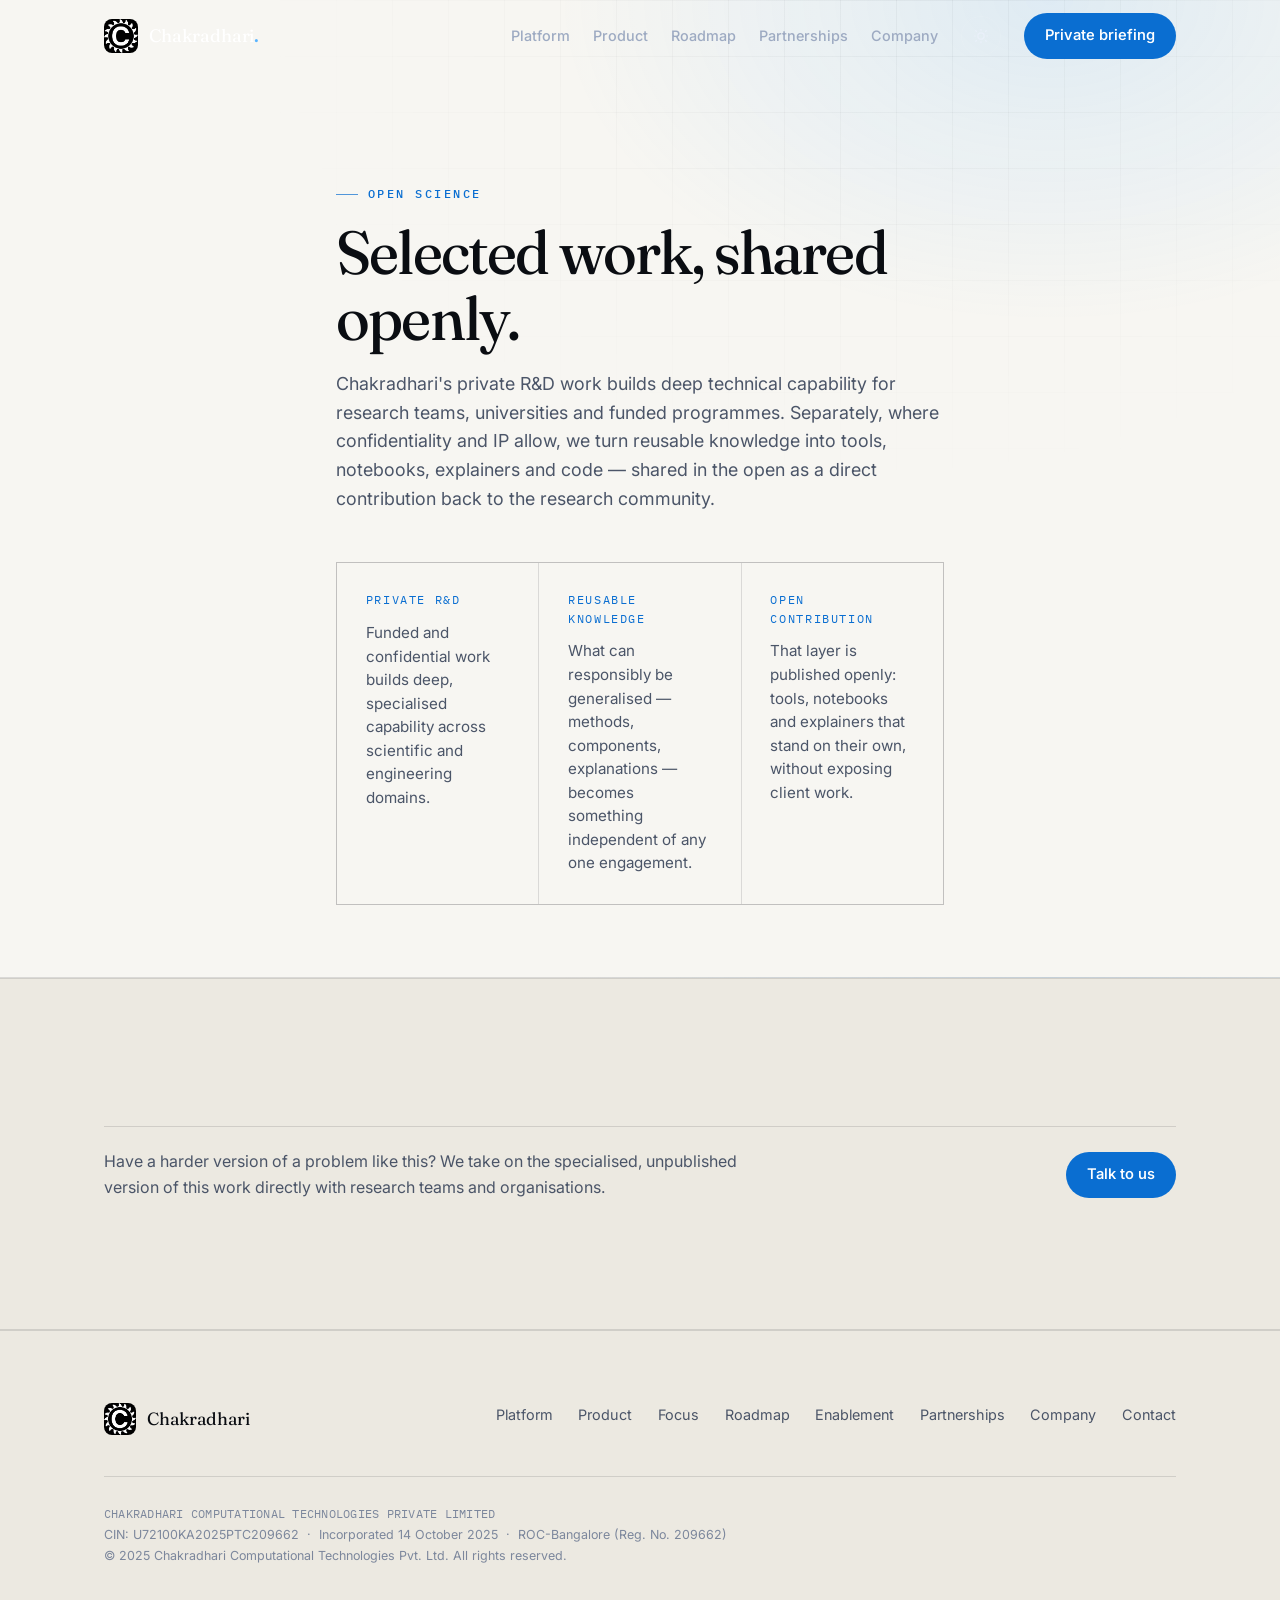
==== open-science/index.html @ 1af67204 "claude edit" ====
<!DOCTYPE html>
<html lang="en">
<head>
  <meta charset="UTF-8" />
  <meta name="viewport" content="width=device-width, initial-scale=1.0" />
  <meta name="description" content="Open Science from Chakradhari Computational Technologies — selected tools, notebooks and explainers shared openly, separate from private R&amp;D work." />
  <meta name="theme-color" content="#080B11" />
  <title>Open Science · Chakradhari Computational Technologies</title>
  <script>
    try {
      var storedTheme = localStorage.getItem('cctech-theme');
      var theme = storedTheme === 'light' || storedTheme === 'dark'
        ? storedTheme
        : (window.matchMedia && window.matchMedia('(prefers-color-scheme: light)').matches ? 'light' : 'dark');
      document.documentElement.setAttribute('data-theme', theme);
      var metaColor = document.querySelector('meta[name="theme-color"]');
      if (metaColor) metaColor.setAttribute('content', theme === 'light' ? '#F7F6F2' : '#080B11');
    } catch (_) {}
  </script>

  <link rel="preconnect" href="https://fonts.googleapis.com">
  <link rel="preconnect" href="https://fonts.gstatic.com" crossorigin>
  <link href="https://fonts.googleapis.com/css2?family=Fraunces:ital,opsz,wght@0,9..144,400..600;1,9..144,400..500&amp;family=Inter:wght@400;500;600;700;800&amp;family=IBM+Plex+Mono:wght@400;500&amp;display=swap" rel="stylesheet">

  <link rel="stylesheet" href="../css/tokens.css">
  <link rel="stylesheet" href="../css/base.css">
  <link rel="stylesheet" href="../css/layout.css">
  <link rel="stylesheet" href="../css/components/nav.css">
  <link rel="stylesheet" href="../css/components/buttons.css">
  <link rel="stylesheet" href="../css/components/cards.css">
  <link rel="stylesheet" href="../css/components/lightbox.css">
  <link rel="stylesheet" href="../css/motion.css">
  <link rel="stylesheet" href="../css/sections.css">
  <link rel="stylesheet" href="../css/pages/pages.css">

  <link rel="icon" type="image/gif" href="../assets/images/logo.gif">
</head>
<body>

  <!-- Header -->
  <header class="site-header">
    <div class="wrap header-inner">
      <a href="../" class="brand" aria-label="Chakradhari home">
        <img src="../assets/images/logo.gif" alt="Chakradhari logo" width="34" height="34" decoding="async" />
        <span class="brand-name">Chakradhari<b>.</b></span>
      </a>

      <nav class="nav" id="nav">
        <a href="../#explore" class="nav-link">Platform</a>
        <a href="../#open-lab" class="nav-link">Product</a>
        <a href="../#research" class="nav-link">Roadmap</a>
        <a href="../#work-with-us" class="nav-link">Partnerships</a>
        <a href="../#about" class="nav-link">Company</a>
        <button class="theme-toggle" type="button" aria-label="Switch to light theme" aria-pressed="false">
          <span class="sweep" aria-hidden="true"></span>
          <span class="icon-moon" aria-hidden="true">
            <svg viewBox="0 0 24 24" fill="none" stroke="currentColor" stroke-width="1.6"><path d="M20.5 14.5A8.5 8.5 0 1 1 9.5 3.5a7 7 0 0 0 11 11Z"/></svg>
          </span>
          <span class="icon-sun" aria-hidden="true">
            <svg viewBox="0 0 24 24" fill="none" stroke="currentColor" stroke-width="1.6"><circle cx="12" cy="12" r="4.2"/><path d="M12 2.5v2.4M12 19.1v2.4M4.6 4.6l1.7 1.7M17.7 17.7l1.7 1.7M2.5 12h2.4M19.1 12h2.4M4.6 19.4l1.7-1.7M17.7 6.3l1.7-1.7"/></svg>
          </span>
        </button>
        <a href="../#contact" class="btn btn-primary">Private briefing</a>
      </nav>

      <button class="menu-toggle" aria-label="Toggle menu" aria-expanded="false">
        <span></span><span></span><span></span>
      </button>
    </div>
  </header>

  <main id="top">

    <!-- ============ PAGE HERO ============ -->
    <section class="page-hero">
      <div class="wrap">
        <span class="eyebrow" data-reveal>Open Science</span>
        <h1 data-reveal>Selected work, shared openly.</h1>
        <p class="lead" data-reveal>
          Chakradhari's private R&amp;D work builds deep technical capability for research
          teams, universities and funded programmes. Separately, where confidentiality and
          IP allow, we turn reusable knowledge into tools, notebooks, explainers and code —
          shared in the open as a direct contribution back to the research community.
        </p>

        <div class="page-philosophy" data-reveal-stagger>
          <article>
            <span>Private R&amp;D</span>
            <p>Funded and confidential work builds deep, specialised capability across scientific and engineering domains.</p>
          </article>
          <article>
            <span>Reusable knowledge</span>
            <p>What can responsibly be generalised — methods, components, explanations — becomes something independent of any one engagement.</p>
          </article>
          <article>
            <span>Open contribution</span>
            <p>That layer is published openly: tools, notebooks and explainers that stand on their own, without exposing client work.</p>
          </article>
        </div>
      </div>
    </section>

    <!-- ============ TOOLS ============ -->
    <section class="band" id="os-tools">
      <div class="wrap section-head" data-reveal>
        <span class="eyebrow">Tools &amp; notebooks</span>
        <h2>Open-source scientific computing components.</h2>
        <p>Reusable code, notebooks and datasets released under permissive licenses where appropriate.</p>
      </div>
      <div class="wrap">
        <div class="tool-grid" id="os-tools-grid" data-reveal-stagger></div>
      </div>
    </section>

    <!-- ============ CHANNELS ============ -->
    <section class="band courses-band" id="os-channels">
      <div class="wrap section-head" data-reveal>
        <span class="eyebrow">Science communication</span>
        <h2>Explanations, walkthroughs and demonstrations.</h2>
        <p>Compute Stories and future domain-specific channels — video as another window into the same work as the code.</p>
      </div>
      <div class="wrap">
        <div class="channel-media-grid" id="os-channels-grid" data-reveal-stagger></div>
      </div>
    </section>

    <!-- ============ CTA ============ -->
    <section class="band consulting-band">
      <div class="wrap">
        <div class="consulting-cta" data-reveal>
          <p>Have a harder version of a problem like this? We take on the specialised, unpublished version of this work directly with research teams and organisations.</p>
          <a href="../#contact" class="btn btn-primary">Talk to us</a>
        </div>
      </div>
    </section>

  </main>

  <!-- ============ FOOTER ============ -->
  <footer class="site-footer">
    <div class="wrap">
      <div class="footer-top">
        <a href="../" class="footer-brand">
          <img src="../assets/images/logo.gif" alt="Chakradhari logo" width="32" height="32" loading="lazy" decoding="async" />
          <span>Chakradhari</span>
        </a>
        <nav class="footer-nav">
          <a href="../#explore">Platform</a>
          <a href="../#open-lab">Product</a>
          <a href="../#scientific-worlds">Focus</a>
          <a href="../#research">Roadmap</a>
          <a href="../#learn">Enablement</a>
          <a href="../#work-with-us">Partnerships</a>
          <a href="../#about">Company</a>
          <a href="../#contact">Contact</a>
        </nav>
      </div>
      <div class="footer-legal">
        <span class="cin">CHAKRADHARI COMPUTATIONAL TECHNOLOGIES PRIVATE LIMITED</span><br>
        CIN: U72100KA2025PTC209662 &nbsp;·&nbsp; Incorporated 14 October 2025 &nbsp;·&nbsp; ROC-Bangalore (Reg. No. 209662)<br>
        © 2025 Chakradhari Computational Technologies Pvt. Ltd. All rights reserved.
      </div>
    </div>
  </footer>

  <script type="module" src="../js/pages/open-science.js"></script>
</body>
</html>
---- css/tokens.css ----
/* =========================================================
   Chakradhari — Design tokens
   Dark is the signature/default surface. Light is a distinct
   "laboratory notebook" palette, not an inversion.
   Resolution order: localStorage choice > OS preference > dark.
   See js/core/theme.js for the runtime switch, and the inline
   <head> script in index.html for the pre-paint init.
   ========================================================= */

@layer tokens {

  :root {
    /* Surfaces (black) */
    --bg:        #080B11;
    --bg-2:      #0B111A;
    --bg-3:      #0F1826;
    --field:     #0E1622;
    --field-2:   #121D2C;
    --night:     #05080D;

    /* Text (white) */
    --text:      #EAF0FA;
    --text-soft: #9DAAC2;
    --text-faint:#5E6B84;
    --white:     #FFFFFF;

    /* Blue accent */
    --blue:       #2E9BFF;
    --blue-bright:#5AB4FF;
    --blue-deep:  #0A6ED1;
    --blue-dim:   #1B4E7A;

    /* Secondary accent, used sparingly in scientific markers */
    --leaf:       #35C48A;
    --leaf-bright:#57E0A6;

    /* Lines & glows */
    --line:       rgba(255,255,255,0.09);
    --line-soft:  rgba(255,255,255,0.05);
    --line-blue:  rgba(46,155,255,0.28);
    --glow-blue:  rgba(46,155,255,0.20);

    /* Elevated surfaces (cards floating over field) */
    --card-shadow: 0 30px 60px -34px rgba(0,0,0,.8);

    /* Type */
    --serif: "Fraunces", Georgia, "Times New Roman", serif;
    --sans:  "Inter", system-ui, -apple-system, "Segoe UI", sans-serif;
    --mono:  "IBM Plex Mono", ui-monospace, "SFMono-Regular", Menlo, monospace;

    /* Rhythm */
    --maxw: 1200px;
    --gutter: clamp(1.25rem, 5vw, 4rem);
    --radius: 8px;
    --radius-lg: 8px;

    --ease: cubic-bezier(0.22, 1, 0.36, 1);
    --ease-spring: cubic-bezier(0.34, 1.56, 0.64, 1);
    --theme-transition: 0.5s var(--ease);

    /* Hero / intro — intentionally NOT theme-reactive.
       The hero stage and preloader keep the exact values the
       protected opening experience already renders in dark mode,
       in both themes, so the opening sequence never changes. */
    --hero-bg-1: #080B11;
    --hero-bg-2: #0A0F18;
    --hero-bg-3: #070A10;
    --hero-edge-a:  #2E9BFF;
    --hero-edge-b:  #57E0A6;
    --hero-node-white:  #EAF0FA;
    --hero-node-leaf:   #57E0A6;
    --hero-node-blue:   #2E9BFF;
    --hero-node-blue-bright: #5AB4FF;
    --hero-edge-line: #3a4a63;
    --hero-particle-blue: 90,180,255;
    --hero-particle-white: 234,240,250;
    --hero-line: rgba(255,255,255,0.09);
    --hero-line-blue: rgba(46,155,255,0.28);
    --hero-blue: #2E9BFF;
    --hero-blue-bright: #5AB4FF;
    --hero-white: #FFFFFF;
    --hero-header-text: #EAF0FA;
    --hero-header-text-soft: #9DAAC2;
    --hero-header-white: #FFFFFF;
  }

  /* ---------- Light theme: "laboratory notebook", not an inversion ---------- */
  :root[data-theme="light"] {
    --bg:        #F7F6F2;
    --bg-2:      #F1EFE9;
    --bg-3:      #EAE7DE;
    --field:     #FFFFFF;
    --field-2:   #F4F2EC;
    --night:     #ECE9E1;

    --text:      #12161F;
    --text-soft: #4B5568;
    --text-faint:#7C879C;
    --white:     #0A0D12;

    --blue:       #0A6ED1;
    --blue-bright:#0868C4;
    --blue-deep:  #084F97;
    --blue-dim:   #B9D6F2;

    --leaf:       #1D8F63;
    --leaf-bright:#177A54;

    --line:       rgba(10,14,20,0.12);
    --line-soft:  rgba(10,14,20,0.07);
    --line-blue:  rgba(10,110,209,0.30);
    --glow-blue:  rgba(10,110,209,0.14);

    --card-shadow: 0 24px 48px -30px rgba(20,30,45,.22);
  }

  @media (prefers-color-scheme: light) {
    :root:not([data-theme="dark"]) {
      --bg:        #F7F6F2;
      --bg-2:      #F1EFE9;
      --bg-3:      #EAE7DE;
      --field:     #FFFFFF;
      --field-2:   #F4F2EC;
      --night:     #ECE9E1;

      --text:      #12161F;
      --text-soft: #4B5568;
      --text-faint:#7C879C;
      --white:     #0A0D12;

      --blue:       #0A6ED1;
      --blue-bright:#0868C4;
      --blue-deep:  #084F97;
      --blue-dim:   #B9D6F2;

      --leaf:       #1D8F63;
      --leaf-bright:#177A54;

      --line:       rgba(10,14,20,0.12);
      --line-soft:  rgba(10,14,20,0.07);
      --line-blue:  rgba(10,110,209,0.30);
      --glow-blue:  rgba(10,110,209,0.14);

      --card-shadow: 0 24px 48px -30px rgba(20,30,45,.22);
    }
  }

  /* Cross-fade surfaces/text when the theme switches (not on first paint).
     Scoped to structural surfaces rather than a universal [class] selector
     so it never fights per-component hover/tilt transitions. */
  html.theme-ready :is(body, .site-header, section, .wrap, .band,
    .channel-card, .cap, .focus-card, .t-card, .pub-card, .contact-card,
    .toolbox-panel, .pillar-strip article, .work-principles span,
    .lab-toolbar span, .lab-toolbar button, .data-chip, .status,
    .content-badge, .resource-links span, h1, h2, h3, h4, p, a, .btn) {
    transition: background-color var(--theme-transition), border-color var(--theme-transition),
      color var(--theme-transition), box-shadow var(--theme-transition), fill var(--theme-transition);
  }
  @media (prefers-reduced-motion: reduce) {
    html.theme-ready * { transition: none !important; }
  }
}
---- css/base.css ----
/* =========================================================
   Chakradhari — Reset & base element styles
   ========================================================= */
@layer base {

  *, *::before, *::after { box-sizing: border-box; }
  * { margin: 0; padding: 0; }

  html {
    -webkit-text-size-adjust: 100%;
    scroll-behavior: smooth;
  }
  @media (prefers-reduced-motion: reduce) {
    html { scroll-behavior: auto; }
  }

  body {
    font-family: var(--sans);
    background: var(--bg);
    color: var(--text);
    line-height: 1.6;
    font-size: 17px;
    -webkit-font-smoothing: antialiased;
    -moz-osx-font-smoothing: grayscale;
    text-rendering: optimizeLegibility;
    overflow-x: hidden;
  }

  img, svg, video, canvas { display: block; max-width: 100%; }
  a { color: inherit; text-decoration: none; }
  button { font: inherit; cursor: pointer; border: none; background: none; color: inherit; }

  h1, h2, h3, h4 {
    font-family: var(--serif);
    font-weight: 460;
    line-height: 1.08;
    letter-spacing: -0.02em;
    color: var(--white);
    font-optical-sizing: auto;
  }

  ::selection { background: var(--blue); color: var(--white); }
  :focus-visible { outline: 2px solid var(--blue); outline-offset: 3px; border-radius: 4px; }

  .sr-only {
    position: absolute; width: 1px; height: 1px;
    padding: 0; margin: -1px; overflow: hidden;
    clip: rect(0,0,0,0); white-space: nowrap; border: 0;
  }

  @media (prefers-reduced-motion: reduce) {
    *, *::before, *::after {
      animation-duration: 0.01ms !important;
      animation-iteration-count: 1 !important;
      transition-duration: 0.01ms !important;
    }
  }
}
---- css/layout.css ----
/* =========================================================
   Chakradhari — Layout scaffolding
   ========================================================= */
@layer layout {

  .wrap { width: 100%; max-width: var(--maxw); margin-inline: auto; padding-inline: var(--gutter); }

  .eyebrow {
    font-family: var(--mono);
    font-size: 0.72rem;
    letter-spacing: 0.22em;
    text-transform: uppercase;
    color: var(--blue);
    font-weight: 500;
    display: inline-flex;
    align-items: center;
    gap: 0.6rem;
  }
  .eyebrow::before {
    content: "";
    width: 22px; height: 1px;
    background: var(--blue);
    opacity: 0.7;
  }

  section.band { padding: clamp(4.5rem, 10vw, 8rem) 0; position: relative; }
  .section-head { max-width: 46rem; margin-bottom: clamp(2.5rem, 5vw, 4rem); }
  .section-head h2 {
    font-size: clamp(2rem, 4vw, 3.2rem);
    margin-top: 1rem;
    letter-spacing: -0.025em;
    color: var(--white);
  }
  .section-head p {
    margin-top: 1.2rem;
    font-size: 1.12rem;
    color: var(--text-soft);
    max-width: 40rem;
  }
}
---- css/components/nav.css ----
/* =========================================================
   Chakradhari — Header, navigation, mobile menu, theme toggle
   The header sits transparently over the (always-dark) hero until
   scrolled, so its default text colors are hardcoded dark-safe
   values (--hdr-*). Once .scrolled — meaning the header now sits
   over themed page content, not the hero — it switches to the
   real theme tokens. This is what keeps nav text legible in light
   mode without touching the protected hero itself.
   ========================================================= */
@layer components {

  .site-header {
    position: fixed;
    top: 0; left: 0; right: 0;
    z-index: 100;
    transition: background .4s var(--ease), border-color .4s var(--ease), backdrop-filter .4s;
    border-bottom: 1px solid transparent;

    --hdr-text: #EAF0FA;
    --hdr-text-soft: #9DAAC2;
    --hdr-white: #FFFFFF;
    --hdr-line: rgba(255,255,255,0.09);
  }
  .site-header.scrolled {
    background: color-mix(in srgb, var(--bg) 78%, transparent);
    backdrop-filter: blur(16px) saturate(1.2);
    border-bottom: 1px solid var(--line);

    --hdr-text: var(--text);
    --hdr-text-soft: var(--text-soft);
    --hdr-white: var(--white);
    --hdr-line: var(--line);
  }
  .header-inner {
    display: flex;
    align-items: center;
    justify-content: space-between;
    height: 72px;
  }
  .brand { display: inline-flex; align-items: center; gap: 0.7rem; }
  .brand img { width: 34px; height: 34px; border-radius: 8px; }
  .brand .brand-name {
    font-family: var(--serif);
    font-size: 1.12rem;
    letter-spacing: -0.01em;
    color: var(--hdr-white);
  }
  .brand .brand-name b { font-weight: 560; color: #5AB4FF; }

  .nav { display: flex; align-items: center; gap: clamp(1rem, 1.8vw, 1.6rem); }
  .nav a.nav-link {
    font-size: 0.9rem;
    color: var(--hdr-text-soft);
    font-weight: 500;
    position: relative;
    transition: color .25s;
  }
  .nav a.nav-link::after {
    content: "";
    position: absolute; left: 0; bottom: -5px;
    width: 0; height: 1.5px;
    background: var(--blue);
    transition: width .3s var(--ease);
  }
  .nav a.nav-link:hover,
  .nav a.nav-link.active { color: var(--hdr-white); }
  .nav a.nav-link:hover::after,
  .nav a.nav-link.active::after { width: 100%; }

  /* ---------- Theme toggle ---------- */
  .theme-toggle {
    position: relative;
    width: 40px; height: 40px;
    display: inline-grid;
    place-items: center;
    border-radius: 999px;
    border: 1px solid var(--hdr-line);
    color: var(--hdr-text);
    transition: border-color .25s, color .25s, transform .3s var(--ease);
    flex: 0 0 auto;
  }
  .theme-toggle:hover { border-color: var(--blue); color: var(--hdr-white); transform: translateY(-2px); }
  .theme-toggle svg { width: 18px; height: 18px; }
  .theme-toggle .icon-sun, .theme-toggle .icon-moon {
    position: absolute; inset: 0; display: grid; place-items: center;
    transition: opacity .4s var(--ease), transform .5s var(--ease);
  }
  .theme-toggle .icon-sun { opacity: 0; transform: rotate(-90deg) scale(.4); }
  .theme-toggle .icon-moon { opacity: 1; transform: rotate(0) scale(1); }
  @media (prefers-color-scheme: light) {
    :root:not([data-theme="dark"]) .theme-toggle .icon-sun { opacity: 1; transform: rotate(0) scale(1); }
    :root:not([data-theme="dark"]) .theme-toggle .icon-moon { opacity: 0; transform: rotate(90deg) scale(.4); }
  }
  :root[data-theme="light"] .theme-toggle .icon-sun { opacity: 1; transform: rotate(0) scale(1); }
  :root[data-theme="light"] .theme-toggle .icon-moon { opacity: 0; transform: rotate(90deg) scale(.4); }
  .theme-toggle .sweep {
    position: absolute; inset: -1px;
    border-radius: 999px;
    border: 1px solid var(--blue);
    opacity: 0;
    transform: scale(0.6);
  }
  .theme-toggle.is-switching .sweep {
    animation: themeSweep .6s var(--ease);
  }
  @keyframes themeSweep {
    0% { opacity: .9; transform: scale(0.6); }
    70% { opacity: .25; transform: scale(1.35); }
    100% { opacity: 0; transform: scale(1.6); }
  }
  @media (prefers-reduced-motion: reduce) {
    .theme-toggle .sweep { animation: none !important; }
  }

  .menu-toggle { display: none; width: 40px; height: 40px; position: relative; }
  .menu-toggle span {
    position: absolute; left: 9px; right: 9px; height: 2px;
    background: var(--hdr-text); border-radius: 2px; transition: .3s var(--ease);
  }
  .menu-toggle span:nth-child(1) { top: 14px; }
  .menu-toggle span:nth-child(2) { top: 20px; }
  .menu-toggle span:nth-child(3) { top: 26px; }
  body.menu-open .menu-toggle span:nth-child(1) { top: 20px; transform: rotate(45deg); }
  body.menu-open .menu-toggle span:nth-child(2) { opacity: 0; }
  body.menu-open .menu-toggle span:nth-child(3) { top: 20px; transform: rotate(-45deg); }

  @media (max-width: 720px) {
    .nav { display: none; }
    .menu-toggle { display: block; }
    body.menu-open .nav {
      display: flex;
      position: fixed;
      inset: 72px 0 auto 0;
      flex-direction: column;
      align-items: flex-start;
      gap: 1.4rem;
      padding: 2rem var(--gutter) 2.4rem;
      background: var(--bg);
      border-bottom: 1px solid var(--line);
      box-shadow: 0 24px 40px -30px rgba(0,0,0,.7);
    }
    /* The open dropdown is an opaque panel on the real page background,
       never the hero, so it always uses live theme tokens regardless
       of scroll position. */
    body.menu-open .nav a.nav-link { font-size: 1.15rem; color: var(--text-soft); }
    body.menu-open .nav a.nav-link:hover,
    body.menu-open .nav a.nav-link.active { color: var(--white); }
    body.menu-open .nav .btn-primary { color: #fff; }
    body.menu-open .nav .theme-toggle { color: var(--text); border-color: var(--line); }
  }
}
---- css/components/buttons.css ----
/* =========================================================
   Chakradhari — Buttons
   Theme-token driven, safe on any themed surface. The one
   exception is .btn-ghost inside .hero, which needs hardcoded
   hero-safe colors — see the override at the bottom of
   css/components/hero.css, since .hero never reflects the
   active site theme.
   ========================================================= */
@layer components {

  .btn {
    display: inline-flex;
    align-items: center;
    gap: 0.5rem;
    font-weight: 550;
    font-size: 0.92rem;
    padding: 0.7rem 1.3rem;
    border-radius: 999px;
    transition: transform .2s var(--ease), background .25s, color .25s, box-shadow .3s, border-color .25s;
    white-space: nowrap;
  }
  .btn-primary { background: var(--blue); color: #fff; }
  .btn-primary:hover { background: var(--blue-bright); transform: translateY(-2px); box-shadow: 0 14px 30px -12px var(--glow-blue); }
  .btn-ghost { border: 1px solid var(--line); color: var(--text); }
  .btn-ghost:hover { border-color: var(--blue); color: var(--white); transform: translateY(-2px); }
}
---- css/components/cards.css ----
/* =========================================================
   Chakradhari — Card system
   channel-card, cap, focus-card, t-card, pub-card share a common
   visual grammar (line border, field gradient, hover lift) plus
   chips/tags/filter pills. [data-tilt] hosts get the pointer-
   reactive tilt from js/core/pointer-cards.js.
   ========================================================= */
@layer components {

  [data-tilt] {
    transform-style: preserve-3d;
    will-change: transform;
    transition: transform .5s var(--ease-spring), border-color .35s, box-shadow .35s;
  }
  [data-tilt].is-tilting { transition: transform .08s linear; }

  /* ---------- Chips, tags, filter toolbar ---------- */
  .lab-toolbar { display: flex; flex-wrap: wrap; gap: 0.55rem; margin-bottom: 1.2rem; }
  .lab-toolbar span,
  .lab-toolbar button,
  .resource-links span {
    border: 1px solid var(--line);
    border-radius: 999px;
    color: var(--text-soft);
    font-family: var(--mono);
    font-size: 0.68rem;
    letter-spacing: 0.08em;
    padding: 0.35rem 0.62rem;
    text-transform: uppercase;
  }
  .lab-toolbar button { transition: color .2s, border-color .2s, background .2s; }
  .lab-toolbar button:hover { color: var(--white); border-color: var(--line-blue); }
  .lab-toolbar button.is-active { color: var(--white); background: rgba(46,155,255,0.16); border-color: var(--line-blue); }
  .cap.is-hidden, .pub-card.is-hidden { display: none; }

  .status, .channel-type {
    font-family: var(--mono);
    font-size: 0.66rem;
    letter-spacing: 0.1em;
    text-transform: uppercase;
  }
  .status {
    color: var(--white);
    background: rgba(46,155,255,0.16);
    border: 1px solid var(--line-blue);
    border-radius: 999px;
    padding: 0.25rem 0.5rem;
  }
  .channel-card:not(.live) .status { color: var(--text-soft); background: rgba(255,255,255,0.04); border-color: var(--line); }
  .channel-type { color: var(--text-faint); max-width: 16rem; }
  .content-badge {
    font-family: var(--mono);
    font-size: 0.66rem;
    letter-spacing: 0.1em;
    text-transform: uppercase;
    color: var(--blue-bright);
    border: 1px solid var(--line-blue);
    border-radius: 999px;
    padding: 0.25rem 0.55rem;
  }
  .resource-links { display: flex; flex-wrap: wrap; gap: 0.4rem; margin-top: 1rem; }
  .resource-links span { border-radius: 6px; padding: 0.24rem 0.5rem; letter-spacing: 0.04em; text-transform: none; color: var(--text); background: rgba(255,255,255,0.035); }
  @media (prefers-color-scheme: light) { :root:not([data-theme="dark"]) .resource-links span { background: rgba(10,14,20,0.045); } }
  :root[data-theme="light"] .resource-links span { background: rgba(10,14,20,0.045); }

  /* ---------- Meta-link row (repo / notebook / video / paper slots) ---------- */
  .meta-links { display: flex; flex-wrap: wrap; gap: 0.6rem; margin-top: 1rem; }
  .meta-links a {
    display: inline-flex; align-items: center; gap: 0.4rem;
    font-family: var(--mono); font-size: 0.72rem; letter-spacing: 0.06em; text-transform: uppercase;
    color: var(--text-soft); border: 1px solid var(--line); border-radius: 999px;
    padding: 0.3rem 0.6rem 0.3rem 0.5rem;
    transition: color .2s, border-color .2s;
  }
  .meta-links a:hover { color: var(--white); border-color: var(--line-blue); }
  .meta-links a svg { width: 13px; height: 13px; }

  /* ---------- Channel cards ---------- */
  .channel-grid { display: grid; grid-template-columns: repeat(auto-fit, minmax(220px, 1fr)); gap: 1rem; margin-bottom: 1.8rem; }
  .channel-card {
    border: 1px solid var(--line);
    border-radius: var(--radius-lg);
    padding: clamp(1.3rem, 2.3vw, 1.7rem);
    background: linear-gradient(180deg, var(--field) 0%, var(--bg-2) 100%);
  }
  .channel-card.live { border-color: var(--line-blue); box-shadow: inset 0 1px 0 rgba(90,180,255,0.18); }
  .channel-top { display: flex; align-items: center; justify-content: space-between; flex-wrap: wrap; gap: 0.8rem; margin-bottom: 1rem; }
  .channel-card h3 { font-size: 1.3rem; margin-bottom: 0.65rem; }
  .channel-card p { color: var(--text-soft); font-size: 0.95rem; line-height: 1.55; }
  .channel-path { display: flex; flex-wrap: wrap; gap: 0.4rem; margin-top: 1rem; }
  .channel-path span {
    font-family: var(--mono); font-size: 0.66rem; letter-spacing: 0.08em; text-transform: uppercase;
    color: var(--text); background: rgba(255,255,255,0.04); border: 1px solid var(--line); border-radius: 6px; padding: 0.24rem 0.5rem;
  }
  .channel-card a:not(.meta-links a) {
    display: inline-flex; margin-top: 1rem; color: var(--blue-bright);
    font-family: var(--mono); font-size: 0.78rem; letter-spacing: 0.08em; text-transform: uppercase;
    border-bottom: 1px solid transparent; transition: border-color .25s, color .25s;
  }
  .channel-card a:not(.meta-links a):hover { color: var(--white); border-color: var(--blue); }

  /* ---------- Open Lab / capability cards ---------- */
  .cap-grid { display: grid; grid-template-columns: repeat(4, 1fr); border-top: 1px solid var(--line); border-left: 1px solid var(--line); }
  .lab-grid { grid-template-columns: repeat(3, 1fr); }
  .toolbox-panel {
    display: grid; grid-template-columns: 0.75fr 1.25fr; gap: clamp(1.5rem, 4vw, 3rem);
    align-items: start; margin-bottom: 1.8rem; padding: clamp(1.5rem, 3vw, 2.2rem);
    border: 1px solid var(--line); border-radius: var(--radius-lg);
    background: linear-gradient(90deg, rgba(46,155,255,0.10), transparent 48%), var(--bg-2);
  }
  .toolbox-panel h3 { font-size: clamp(1.45rem, 2.8vw, 2rem); margin-top: 0.9rem; }
  .toolbox-panel p { color: var(--text-soft); font-size: 1rem; line-height: 1.65; }
  .cap {
    border-right: 1px solid var(--line); border-bottom: 1px solid var(--line);
    padding: clamp(1.6rem, 2.4vw, 2.1rem); min-height: 260px;
    display: flex; flex-direction: column; position: relative;
    background: var(--bg); transition: background .35s var(--ease);
    overflow: hidden;
  }
  .cap:hover { background: var(--field); }
  .cap .cap-no { font-family: var(--mono); font-size: 0.72rem; color: var(--text-faint); letter-spacing: 0.1em; }
  .cap :is(h3, h4) { font-size: 1.28rem; margin: 1.1rem 0 0.7rem; letter-spacing: -0.02em; color: var(--white); }
  .cap p { font-size: 0.95rem; color: var(--text-soft); line-height: 1.55; }
  .cap .cap-mark { margin-top: auto; width: 34px; height: 34px; color: var(--blue); opacity: 0; transform: translateY(6px); transition: .4s var(--ease); }
  .cap:hover .cap-mark { opacity: .9; transform: translateY(0); }
  .cap::after {
    content: ""; position: absolute; left: 0; top: 0; height: 3px; width: 0;
    background: linear-gradient(90deg, var(--blue), var(--blue-bright)); transition: width .45s var(--ease);
  }
  .cap:hover::after { width: 100%; }
  /* mesh overlay: a faint computational grid that resolves in on hover, echoing
     "cards slightly reveal underlying computational structure" */
  .cap .cap-mesh {
    position: absolute; inset: 0; z-index: 0; pointer-events: none;
    opacity: 0; transition: opacity .5s var(--ease);
    background-image:
      linear-gradient(var(--line-blue) 1px, transparent 1px),
      linear-gradient(90deg, var(--line-blue) 1px, transparent 1px);
    background-size: 22px 22px;
    mask-image: radial-gradient(140px 140px at var(--mx,50%) var(--my,50%), #000 0%, transparent 75%);
  }
  .cap:hover .cap-mesh { opacity: 1; }
  .cap > :not(.cap-mesh) { position: relative; z-index: 1; }

  /* ---------- Publication / roadmap cards ---------- */
  .pub-list { display: grid; grid-template-columns: repeat(2, 1fr); gap: 1.1rem; margin-bottom: 0.4rem; }
  .pub-card {
    border: 1px solid var(--line); border-radius: var(--radius-lg); padding: clamp(1.4rem, 2.4vw, 1.9rem);
    background: linear-gradient(180deg, var(--field) 0%, var(--bg-2) 100%);
    transition: border-color .35s, transform .35s var(--ease);
  }
  .pub-card:hover { border-color: var(--line-blue); transform: translateY(-3px); }
  .pub-top { display: flex; align-items: center; justify-content: space-between; margin-bottom: 0.9rem; }
  .pub-year { font-family: var(--mono); font-size: 0.72rem; color: var(--text-faint); letter-spacing: 0.08em; }
  .pub-title { font-family: var(--serif); font-size: 1.18rem; font-weight: 460; color: var(--white); letter-spacing: -0.01em; margin-bottom: 0.5rem; }
  .pub-authors { font-size: 0.88rem; color: var(--text-soft); }
  .pub-authors span { color: var(--text-faint); }
  .pub-summary { font-size: 0.92rem; color: var(--text-soft); line-height: 1.55; margin-top: 0.7rem; }

  /* ---------- Focus / domain cards ---------- */
  .focus-grid { display: grid; grid-template-columns: repeat(2, 1fr); gap: 1.1rem; }
  .focus-card {
    position: relative; border-radius: var(--radius-lg); padding: clamp(1.8rem, 3vw, 2.6rem);
    background: linear-gradient(180deg, var(--field) 0%, var(--bg-2) 100%);
    border: 1px solid var(--line); overflow: hidden;
    transition: transform .35s var(--ease), box-shadow .35s var(--ease), border-color .35s;
  }
  .focus-card:hover { box-shadow: var(--card-shadow); border-color: var(--line-blue); }
  .focus-card .tag { font-family: var(--mono); font-size: 0.68rem; letter-spacing: 0.14em; text-transform: uppercase; color: var(--blue); }
  .focus-card h3 { font-size: 1.55rem; margin: 0.9rem 0 0.7rem; color: var(--white); }
  .focus-card p { color: var(--text-soft); font-size: 0.98rem; }
  .focus-card .domain-viz { position: absolute; inset: 0; z-index: 0; pointer-events: none; }
  .focus-card > :not(.domain-viz) { position: relative; z-index: 1; }

  /* ---------- Triad / work-grid (t-card) ---------- */
  .triad { display: grid; grid-template-columns: repeat(3, 1fr); gap: 1.1rem; }
  .t-card {
    position: relative; border: 1px solid var(--line); border-radius: var(--radius-lg);
    padding: clamp(1.5rem, 2.6vw, 2.1rem);
    background: linear-gradient(180deg, var(--field) 0%, var(--bg-2) 100%);
    transition: border-color .35s, transform .35s var(--ease);
  }
  .t-card:hover { border-color: var(--line-blue); transform: translateY(-4px); }
  .t-card .t-no { font-family: var(--mono); font-size: 0.72rem; letter-spacing: 0.1em; color: var(--blue); }
  .t-card :is(h3, h4) { font-size: 1.25rem; margin: 1rem 0 0.6rem; color: var(--white); }
  .t-card p { color: var(--text-soft); font-size: 0.95rem; line-height: 1.55; }
  .card-link {
    display: inline-flex; color: var(--blue-bright); font-family: var(--mono); font-size: 0.78rem;
    letter-spacing: 0.08em; text-transform: uppercase; border-bottom: 1px solid transparent;
    transition: border-color .25s, color .25s;
  }
  .card-link:hover { color: var(--white); border-color: var(--blue); }
  .t-card .card-link { margin-top: 1rem; }

  .work-grid { display: grid; grid-template-columns: repeat(auto-fit, minmax(210px, 1fr)); gap: 1.1rem; }
  .work-principles { display: grid; grid-template-columns: repeat(5, 1fr); gap: 1px; margin-top: 1.2rem; border: 1px solid var(--line); background: var(--line); }
  .work-principles span {
    display: grid; place-items: center; min-height: 72px; padding: 0.9rem; text-align: center;
    color: var(--text); background: var(--night); font-family: var(--mono); font-size: 0.7rem; letter-spacing: 0.1em; text-transform: uppercase;
  }

  @media (max-width: 960px) {
    .cap-grid { grid-template-columns: repeat(2, 1fr); }
    .focus-grid, .triad, .work-grid, .work-principles, .pub-list { grid-template-columns: 1fr; }
    .toolbox-panel { grid-template-columns: 1fr; }
  }
  @media (max-width: 480px) {
    .cap-grid { grid-template-columns: 1fr; }
  }
}
---- css/motion.css ----
/* =========================================================
   Chakradhari — Motion system
   Scroll reveals, shared keyframes, and the vocabulary used by
   js/core/motion-controller.js and js/viz/*.
   ========================================================= */
@layer motion {

  [data-reveal] {
    opacity: 0;
    transform: translateY(24px);
    transition: opacity .8s var(--ease), transform .8s var(--ease);
    will-change: opacity, transform;
  }
  [data-reveal].in { opacity: 1; transform: none; }
  [data-reveal-stagger] > * {
    opacity: 0; transform: translateY(24px);
    transition: opacity .7s var(--ease), transform .7s var(--ease);
  }
  [data-reveal-stagger].in > * { opacity: 1; transform: none; }

  /* Assemble-on-scroll: elements draw/resolve like the hero graph does,
     used sparingly at a few set-piece transitions. */
  [data-assemble] {
    opacity: 0;
    transform: scale(.94);
    transition: opacity .9s var(--ease), transform .9s var(--ease);
  }
  [data-assemble].in { opacity: 1; transform: none; }
  [data-assemble-line] {
    stroke-dasharray: var(--len, 300);
    stroke-dashoffset: var(--len, 300);
    transition: stroke-dashoffset 1.1s var(--ease);
  }
  [data-assemble-line].in { stroke-dashoffset: 0; }

  @media (prefers-reduced-motion: reduce) {
    [data-reveal], [data-reveal-stagger] > *, [data-assemble] { opacity: 1 !important; transform: none !important; }
    [data-assemble-line] { stroke-dashoffset: 0 !important; }
  }

  /* Section divider: a thin signal waveform used between a couple of
     bands as a scientific transition motif instead of a plain border. */
  .signal-divider {
    position: relative;
    height: clamp(40px, 6vw, 64px);
    overflow: hidden;
  }
  .signal-divider svg { width: 100%; height: 100%; display: block; }
  .signal-divider path {
    fill: none;
    stroke: var(--line-blue);
    stroke-width: 1.2;
  }
  .signal-divider .trace {
    stroke: var(--blue);
    stroke-width: 1.4;
    opacity: 0.55;
  }

  /* Generic ambient particle canvas used behind a couple of content
     bands — always paused off-screen by motion-controller.js. */
  .field-canvas {
    position: absolute; inset: 0;
    z-index: 0;
    opacity: 0.55;
    pointer-events: none;
  }
  .field-host { position: relative; isolation: isolate; }
  .field-host > .wrap { position: relative; z-index: 1; }

  @keyframes spinSlow { to { transform: rotate(360deg); } }
  @keyframes spinSlowReverse { to { transform: rotate(-360deg); } }
  @keyframes pulseGlow { 50% { opacity: .55; } }
  @keyframes driftY { 0%,100% { transform: translateY(0); } 50% { transform: translateY(-6px); } }
}
---- css/sections.css ----
/* =========================================================
   Chakradhari — Section-specific styles
   Statement, ethos, approach, research, learn, partnerships,
   about, contact, footer. Card-level rules live in
   css/components/cards.css; this file is band-level layout.
   ========================================================= */
@layer components {

  /* ---------- Statement band ---------- */
  .statement { background: var(--night); border-block: 1px solid var(--line); position: relative; }
  .statement .wrap { padding-block: clamp(4rem, 9vw, 7rem); }
  .statement p {
    font-family: var(--serif);
    font-size: clamp(1.6rem, 3.6vw, 2.9rem);
    line-height: 1.22;
    letter-spacing: -0.02em;
    color: var(--white);
    max-width: 24ch;
    margin-top: 1.4rem;
    font-weight: 420;
  }
  .statement p em { font-style: italic; color: var(--blue-bright); }
  .statement .sub { font-family: var(--sans); font-size: 1.05rem; color: var(--text-soft); max-width: 46rem; margin-top: 2rem; letter-spacing: 0; line-height: 1.6; }
  .pillar-strip {
    display: grid; grid-template-columns: repeat(3, 1fr); gap: 1px;
    margin-top: clamp(2.4rem, 5vw, 3.5rem); border: 1px solid var(--line); background: var(--line);
  }
  .pillar-strip article { background: var(--night); padding: clamp(1.3rem, 2.5vw, 1.8rem); min-height: 150px; }
  .pillar-strip span { display: block; font-family: var(--mono); font-size: 0.72rem; letter-spacing: 0.16em; color: var(--blue); text-transform: uppercase; }
  .pillar-strip p { font-family: var(--sans); font-size: 1rem; line-height: 1.55; letter-spacing: 0; color: var(--text-soft); max-width: 22rem; margin-top: 0.8rem; }
  @media (max-width: 960px) { .pillar-strip { grid-template-columns: 1fr; } }

  /* ---------- Ethos / the name ---------- */
  .ethos { background: var(--bg-2); }
  .ethos-grid { display: grid; grid-template-columns: 0.92fr 1.08fr; gap: clamp(2rem, 5vw, 4.5rem); align-items: center; }
  .carry-list { list-style: none; }
  .carry-list li {
    font-family: var(--serif); font-size: clamp(1.25rem, 2.5vw, 1.85rem); letter-spacing: -0.02em;
    color: var(--white); line-height: 1.25; padding: 1.05rem 0; border-top: 1px solid var(--line);
    display: flex; align-items: baseline;
  }
  .carry-list li:last-child { border-bottom: 1px solid var(--line); }
  .carry-list li::before {
    content: ""; width: 7px; height: 7px; border-radius: 50%; background: var(--blue);
    box-shadow: 0 0 10px var(--glow-blue); margin-right: 1rem; flex: 0 0 auto; transform: translateY(-0.35em);
  }
  .carry-list li .lead { font-style: italic; font-weight: 400; color: var(--text-soft); margin-right: 0.4rem; white-space: nowrap; }
  @media (max-width: 960px) { .ethos-grid { grid-template-columns: 1fr; } }

  /* ---------- Approach ---------- */
  .approach { background: var(--bg-2); }
  .approach-grid { display: grid; grid-template-columns: 0.9fr 1.1fr; gap: clamp(2rem, 5vw, 4.5rem); align-items: start; }
  .approach-list { display: grid; gap: 1.1rem; }
  .approach-item { display: grid; grid-template-columns: auto 1fr; gap: 1.2rem; padding: 1.4rem 0; border-top: 1px solid var(--line); }
  .approach-item:last-child { border-bottom: 1px solid var(--line); }
  .approach-item .idx { font-family: var(--mono); font-size: 0.8rem; color: var(--blue); padding-top: 4px; }
  .approach-item h4 { font-size: 1.2rem; margin-bottom: 0.4rem; color: var(--white); }
  .approach-item p { color: var(--text-soft); font-size: 0.98rem; }
  .approach-right { display: flex; flex-direction: column; gap: clamp(1.6rem, 3.5vw, 2.4rem); }
  .cycle-diagram { width: 100%; max-width: 220px; margin-inline: auto; cursor: pointer; }
  .cycle-diagram svg { width: 100%; height: auto; overflow: visible; }
  .cycle-node text { font-family: var(--mono); font-size: 11px; letter-spacing: 0.05em; fill: var(--text-faint); transition: fill .3s; }
  /* transform:scale, not the SVG "r" attribute — "r" is not a transitionable
     CSS property in every browser (Firefox notably), so scaling the circle's
     own bounding box is the portable way to get the same grow effect. */
  .cycle-node circle { transition: transform .3s var(--ease-spring), filter .3s; transform-box: fill-box; transform-origin: center; }
  .cycle-diagram:hover .cycle-node circle,
  .cycle-node.is-active circle { transform: scale(1.3); filter: drop-shadow(0 0 6px var(--glow-blue)); }
  .cycle-diagram:hover .cycle-node text,
  .cycle-node.is-active text { fill: var(--white); }
  .cycle-pulse { animation: cyclePulse 7s linear infinite; filter: drop-shadow(0 0 6px var(--glow-blue)); }
  @keyframes cyclePulse { to { stroke-dashoffset: -603; } }
  @media (max-width: 960px) { .approach-grid { grid-template-columns: 1fr; } }

  /* ---------- Research / roadmap ---------- */
  .research-subhead {
    display: flex; align-items: baseline; justify-content: space-between; flex-wrap: wrap; gap: 0.8rem;
    margin: clamp(2rem, 4vw, 2.8rem) 0 1.2rem; padding-top: 1.6rem; border-top: 1px solid var(--line);
  }
  .research-subhead:first-child { margin-top: 0; padding-top: 0; border-top: none; }
  .research-subhead h3 { font-size: 1.3rem; color: var(--white); letter-spacing: -0.01em; }
  .stage-flag { font-family: var(--mono); font-size: 0.68rem; letter-spacing: 0.08em; text-transform: uppercase; color: var(--text-faint); }

  /* ---------- Learn ---------- */
  .courses-band { background: var(--bg-2); }

  /* ---------- Partnerships / consulting ---------- */
  .consulting-band { background: var(--night); border-block: 1px solid var(--line); }
  .consulting-cta {
    display: flex; align-items: center; justify-content: space-between; gap: 1.5rem;
    margin-top: 1.2rem; padding-top: 1.4rem; border-top: 1px solid var(--line);
  }
  .consulting-cta p { max-width: 40rem; color: var(--text-soft); font-size: 1rem; }
  @media (max-width: 960px) { .consulting-cta { align-items: flex-start; flex-direction: column; } }

  /* Restrained recurring "adapt this" pattern used after tool-relevant
     sections (Open Lab, Focus areas) — same visual family as
     .consulting-cta, not a new sales block. */
  .adapt-cta {
    display: flex; align-items: center; justify-content: space-between; gap: 1.5rem; flex-wrap: wrap;
    margin-top: clamp(2rem, 4vw, 2.8rem); padding-top: 1.4rem; border-top: 1px solid var(--line);
  }
  .adapt-cta p { max-width: 34rem; color: var(--text-soft); font-size: 0.98rem; }
  .adapt-cta p b { color: var(--white); font-weight: 600; }

  /* ---------- Contact ---------- */
  .contact { background: var(--bg-2); }
  .contact-grid { display: grid; grid-template-columns: 1.1fr 0.9fr; gap: clamp(2rem, 5vw, 4rem); align-items: center; }
  .contact h2 { font-size: clamp(2.2rem, 4.5vw, 3.6rem); color: var(--white); }
  .contact-card { background: var(--field); border: 1px solid var(--line); border-radius: var(--radius-lg); padding: clamp(1.6rem, 3vw, 2.2rem); }
  .contact-card .row { padding: 1rem 0; border-bottom: 1px solid var(--line-soft); }
  .contact-card .row:last-child { border-bottom: none; padding-bottom: 0; }
  .contact-card .row:first-child { padding-top: 0; }
  .contact-card .k { font-family: var(--mono); font-size: 0.68rem; letter-spacing: 0.14em; text-transform: uppercase; color: var(--text-faint); }
  .contact-card .v { margin-top: 0.35rem; color: var(--text); font-size: 0.98rem; line-height: 1.5; }
  .contact-card .v a:hover { color: var(--blue-bright); }
  @media (max-width: 960px) { .contact-grid { grid-template-columns: 1fr; gap: 2rem; } }

  /* ---------- Footer ---------- */
  .site-footer { background: var(--night); color: var(--text-soft); padding: clamp(3rem,6vw,4.5rem) 0 2.5rem; border-top: 1px solid var(--line); }
  .footer-top { display: flex; justify-content: space-between; gap: 2rem; flex-wrap: wrap; align-items: flex-start; }
  .footer-brand { display: flex; align-items: center; gap: 0.7rem; color: var(--white); }
  .footer-brand img { width: 32px; height: 32px; border-radius: 8px; }
  .footer-brand span { font-family: var(--serif); font-size: 1.1rem; }
  .footer-nav { display: flex; gap: 1.6rem; flex-wrap: wrap; }
  .footer-nav a { font-size: 0.9rem; color: var(--text-soft); transition: color .2s; }
  .footer-nav a:hover { color: var(--white); }
  .footer-more {
    display: flex; gap: 1.6rem; flex-wrap: wrap; margin-top: 1.4rem; padding-top: 1.4rem; border-top: 1px solid var(--line-soft);
  }
  .footer-more a { font-family: var(--mono); font-size: 0.76rem; letter-spacing: 0.06em; text-transform: uppercase; color: var(--text-faint); transition: color .2s; }
  .footer-more a:hover { color: var(--blue-bright); }
  .footer-legal { margin-top: 2.6rem; padding-top: 1.6rem; border-top: 1px solid var(--line); font-size: 0.78rem; line-height: 1.7; color: var(--text-faint); }
  .footer-legal .cin { font-family: var(--mono); letter-spacing: 0.02em; }
}
---- css/pages/pages.css ----
/* =========================================================
   Chakradhari — Shared subpage styles
   Used by /open-science/, /updates/, /partnerships/. Each page
   keeps the same header/footer chrome as the homepage plus a
   lighter page-hero (no hero SVG/canvas — that stays homepage-
   only) and a set of data-driven grids that render nothing when
   their backing array is empty, per the "no visible placeholders"
   rule — see js/pages/*.js.
   ========================================================= */
@layer components {

  .page-hero {
    position: relative;
    padding: clamp(8rem, 14vw, 11rem) 0 clamp(3rem, 6vw, 4.5rem);
    overflow: hidden;
    background:
      radial-gradient(70% 60% at 82% 0%, rgba(46,155,255,0.12) 0%, transparent 55%),
      var(--bg);
    border-bottom: 1px solid var(--line);
  }
  .page-hero::before {
    content: "";
    position: absolute; inset: 0;
    background-image:
      linear-gradient(var(--line-soft) 1px, transparent 1px),
      linear-gradient(90deg, var(--line-soft) 1px, transparent 1px);
    background-size: 56px 56px;
    mask-image: radial-gradient(70% 70% at 70% 0%, #000 0%, transparent 75%);
    opacity: .6;
    pointer-events: none;
  }
  .page-hero .wrap { position: relative; z-index: 1; max-width: 46rem; }
  .page-hero h1 { font-size: clamp(2.4rem, 5vw, 3.8rem); margin-top: 1rem; letter-spacing: -0.03em; }
  .page-hero .lead { margin-top: 1.2rem; font-size: 1.12rem; color: var(--text-soft); line-height: 1.6; }

  .page-philosophy {
    display: grid; grid-template-columns: repeat(3, 1fr); gap: 1px;
    border: 1px solid var(--line); background: var(--line);
    margin-top: clamp(2rem, 4vw, 3rem);
  }
  .page-philosophy article { background: var(--bg); padding: clamp(1.3rem, 2.5vw, 1.8rem); min-height: 140px; }
  .page-philosophy span { display: block; font-family: var(--mono); font-size: 0.72rem; letter-spacing: 0.14em; color: var(--blue); text-transform: uppercase; }
  .page-philosophy p { font-size: 0.95rem; color: var(--text-soft); line-height: 1.55; margin-top: 0.7rem; }
  @media (max-width: 720px) { .page-philosophy { grid-template-columns: 1fr; } }

  /* Grids render empty (no DOM) when their data array is empty —
     .is-empty just keeps the wrapping section out of layout. */
  .empty-hidden { display: none !important; }

  /* ---------- Open Science tool cards ---------- */
  .tool-grid { display: grid; grid-template-columns: repeat(auto-fit, minmax(280px, 1fr)); gap: 1.1rem; }
  .tool-card {
    border: 1px solid var(--line); border-radius: var(--radius-lg);
    padding: clamp(1.5rem, 2.6vw, 2rem);
    background: linear-gradient(180deg, var(--field) 0%, var(--bg-2) 100%);
    transition: border-color .35s, transform .35s var(--ease);
  }
  .tool-card:hover { border-color: var(--line-blue); transform: translateY(-4px); }
  .tool-card .tool-top { display: flex; justify-content: space-between; gap: 0.8rem; margin-bottom: 0.9rem; }
  .tool-card h3 { font-size: 1.25rem; }
  .tool-card p { color: var(--text-soft); font-size: 0.95rem; line-height: 1.55; margin-top: 0.6rem; }

  /* ---------- Channel cards (YouTube / science-communication) ---------- */
  .channel-media-grid { display: grid; grid-template-columns: repeat(auto-fit, minmax(260px, 1fr)); gap: 1.1rem; }
  .channel-media-card {
    border: 1px solid var(--line); border-radius: var(--radius-lg); padding: clamp(1.4rem, 2.4vw, 1.9rem);
    background: linear-gradient(180deg, var(--field) 0%, var(--bg-2) 100%);
  }
  .channel-media-card .play {
    width: 40px; height: 40px; border-radius: 999px; display: grid; place-items: center;
    background: rgba(46,155,255,0.16); border: 1px solid var(--line-blue); color: var(--white); margin-bottom: 1rem;
  }
  .channel-media-card .play svg { width: 16px; height: 16px; fill: currentColor; }
  .channel-media-card h3 { font-size: 1.15rem; }
  .channel-media-card p { color: var(--text-soft); font-size: 0.92rem; margin-top: 0.5rem; }

  /* ---------- Updates / gallery ---------- */
  .update-grid { display: grid; grid-template-columns: repeat(auto-fit, minmax(260px, 1fr)); gap: 1.1rem; }
  .update-card {
    border: 1px solid var(--line); border-radius: var(--radius-lg); overflow: hidden;
    background: var(--field); transition: border-color .3s, transform .3s var(--ease);
  }
  .update-card:hover { border-color: var(--line-blue); transform: translateY(-3px); }
  .update-card button.thumb { display: block; width: 100%; aspect-ratio: 4/3; overflow: hidden; }
  .update-card img { width: 100%; height: 100%; object-fit: cover; transition: transform .5s var(--ease); }
  .update-card:hover img { transform: scale(1.04); }
  .update-card .meta { padding: 1rem 1.1rem 1.2rem; }
  .update-card .date { font-family: var(--mono); font-size: 0.68rem; letter-spacing: 0.08em; text-transform: uppercase; color: var(--text-faint); }
  .update-card h3 { font-size: 1.05rem; margin-top: 0.4rem; }
  .update-card p { color: var(--text-soft); font-size: 0.88rem; margin-top: 0.4rem; }

  /* ---------- Public collaborations ---------- */
  .collab-list { display: grid; gap: 1px; border: 1px solid var(--line); background: var(--line); }
  .collab-item { background: var(--bg); padding: clamp(1.2rem, 2.2vw, 1.6rem) clamp(1.3rem, 2.4vw, 1.9rem); display: flex; align-items: center; justify-content: space-between; gap: 1.2rem; flex-wrap: wrap; }
  .collab-item .who { font-family: var(--serif); font-size: 1.1rem; color: var(--white); }
  .collab-item .what { color: var(--text-soft); font-size: 0.92rem; margin-top: 0.2rem; }
  .collab-item .when { font-family: var(--mono); font-size: 0.72rem; color: var(--text-faint); letter-spacing: 0.06em; white-space: nowrap; }
}
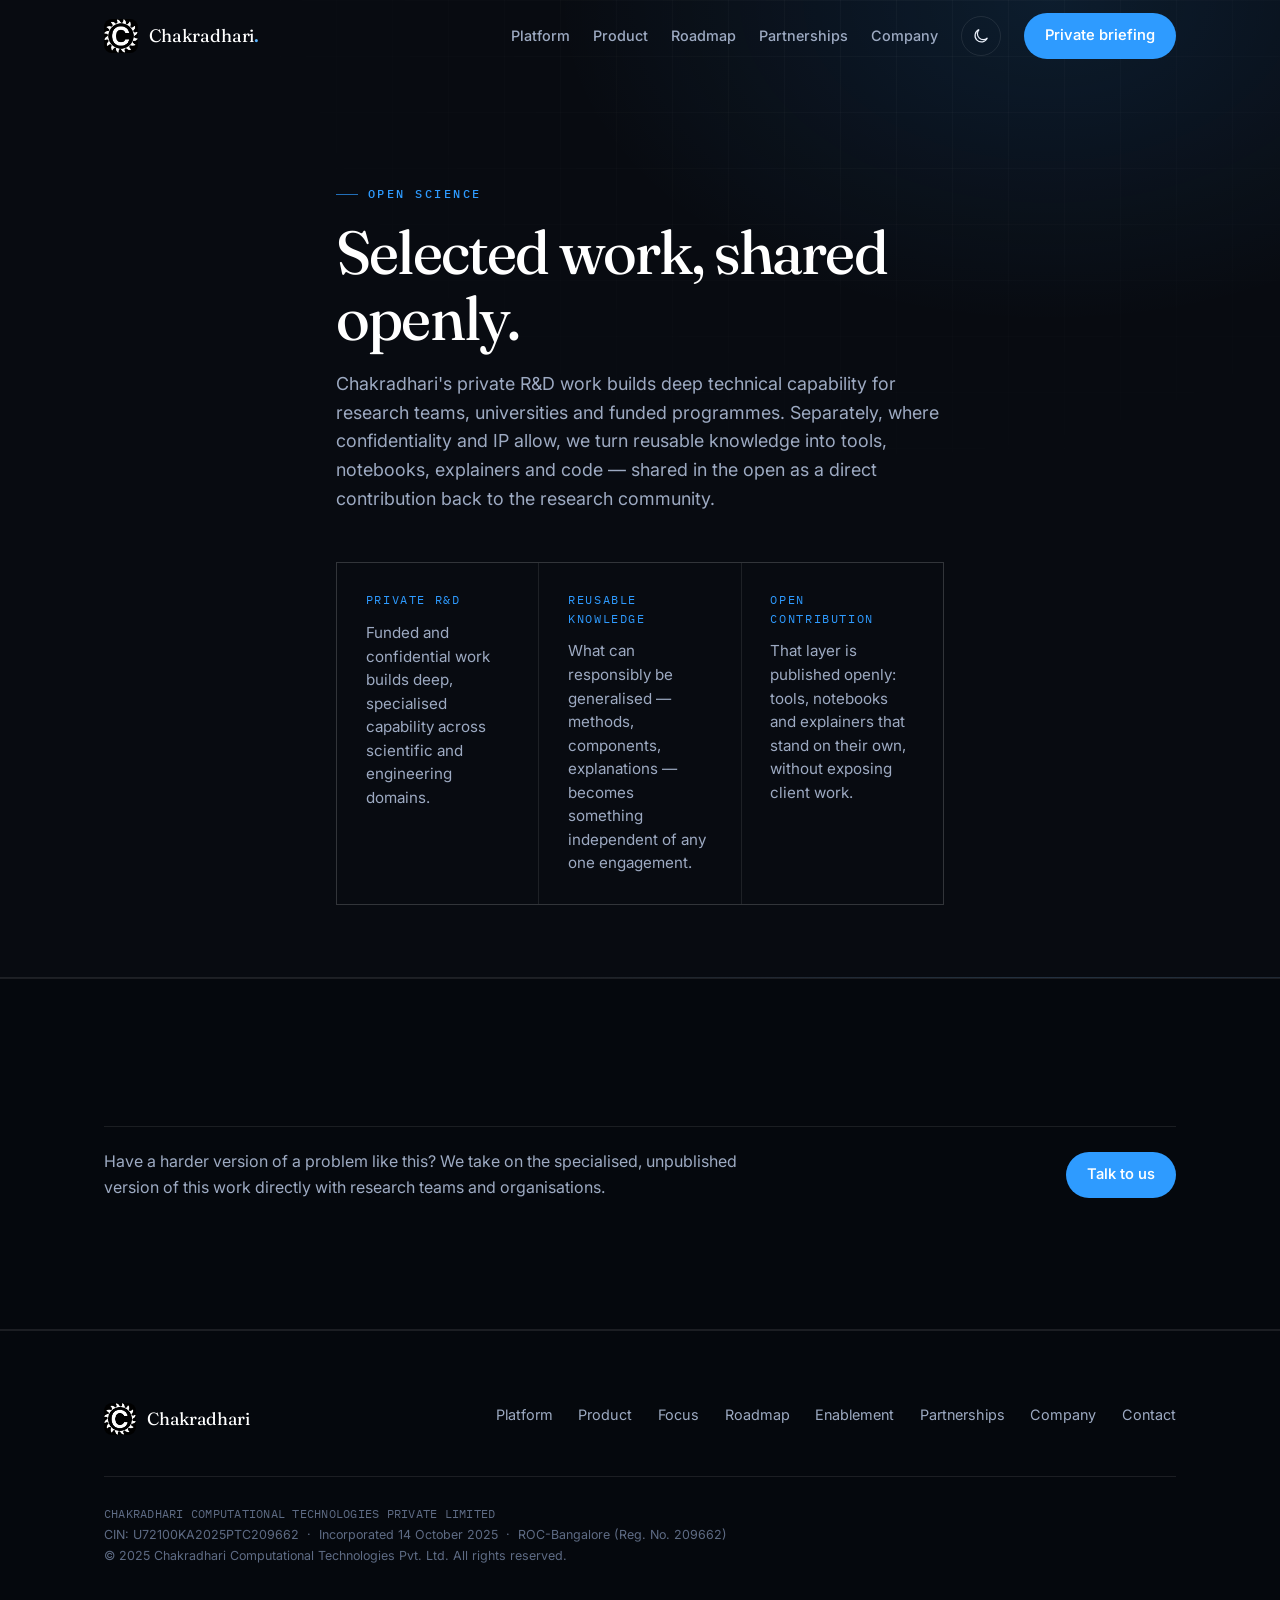
==== commit 3aabd9db: "sd" ====
--- a/open-science/index.html
+++ b/open-science/index.html
@@ -9,9 +9,7 @@
   <script>
     try {
       var storedTheme = localStorage.getItem('cctech-theme');
-      var theme = storedTheme === 'light' || storedTheme === 'dark'
-        ? storedTheme
-        : (window.matchMedia && window.matchMedia('(prefers-color-scheme: light)').matches ? 'light' : 'dark');
+      var theme = (storedTheme === 'light' || storedTheme === 'dark') ? storedTheme : 'dark';
       document.documentElement.setAttribute('data-theme', theme);
       var metaColor = document.querySelector('meta[name="theme-color"]');
       if (metaColor) metaColor.setAttribute('content', theme === 'light' ? '#F7F6F2' : '#080B11');
--- a/css/components/cards.css
+++ b/css/components/cards.css
@@ -13,6 +13,24 @@
     transition: transform .5s var(--ease-spring), border-color .35s, box-shadow .35s;
   }
   [data-tilt].is-tilting { transition: transform .08s linear; }
+
+  /* Border draw-in: the same top-edge sweep .cap already does on hover
+     (below), generalised to every other card type and triggered once as
+     the card scrolls into view rather than only on hover — so entrances
+     read as "assembling", not just fading up. */
+  .channel-card::after, .pub-card::after, .focus-card::after, .t-card::after {
+    content: ""; position: absolute; left: 0; top: 0; height: 2px; width: 0;
+    background: linear-gradient(90deg, var(--blue), var(--blue-bright));
+    transition: width .7s var(--ease) .35s;
+    pointer-events: none;
+  }
+  [data-reveal-stagger].in > .channel-card::after,
+  [data-reveal-stagger].in > .pub-card::after,
+  [data-reveal-stagger].in > .focus-card::after,
+  [data-reveal-stagger].in > .t-card::after,
+  .channel-card:hover::after, .pub-card:hover::after, .focus-card:hover::after, .t-card:hover::after {
+    width: 100%;
+  }
 
   /* ---------- Chips, tags, filter toolbar ---------- */
   .lab-toolbar { display: flex; flex-wrap: wrap; gap: 0.55rem; margin-bottom: 1.2rem; }
@@ -78,6 +96,7 @@
   /* ---------- Channel cards ---------- */
   .channel-grid { display: grid; grid-template-columns: repeat(auto-fit, minmax(220px, 1fr)); gap: 1rem; margin-bottom: 1.8rem; }
   .channel-card {
+    position: relative; overflow: hidden;
     border: 1px solid var(--line);
     border-radius: var(--radius-lg);
     padding: clamp(1.3rem, 2.3vw, 1.7rem);
@@ -145,6 +164,7 @@
   /* ---------- Publication / roadmap cards ---------- */
   .pub-list { display: grid; grid-template-columns: repeat(2, 1fr); gap: 1.1rem; margin-bottom: 0.4rem; }
   .pub-card {
+    position: relative; overflow: hidden;
     border: 1px solid var(--line); border-radius: var(--radius-lg); padding: clamp(1.4rem, 2.4vw, 1.9rem);
     background: linear-gradient(180deg, var(--field) 0%, var(--bg-2) 100%);
     transition: border-color .35s, transform .35s var(--ease);
@@ -175,7 +195,7 @@
   /* ---------- Triad / work-grid (t-card) ---------- */
   .triad { display: grid; grid-template-columns: repeat(3, 1fr); gap: 1.1rem; }
   .t-card {
-    position: relative; border: 1px solid var(--line); border-radius: var(--radius-lg);
+    position: relative; overflow: hidden; border: 1px solid var(--line); border-radius: var(--radius-lg);
     padding: clamp(1.5rem, 2.6vw, 2.1rem);
     background: linear-gradient(180deg, var(--field) 0%, var(--bg-2) 100%);
     transition: border-color .35s, transform .35s var(--ease);
@@ -197,7 +217,10 @@
   .work-principles span {
     display: grid; place-items: center; min-height: 72px; padding: 0.9rem; text-align: center;
     color: var(--text); background: var(--night); font-family: var(--mono); font-size: 0.7rem; letter-spacing: 0.1em; text-transform: uppercase;
-  }
+    transition: background .5s var(--ease), color .5s var(--ease);
+  }
+  /* Sequential scan across the five principles — js/viz/sequential-highlight.js */
+  .work-principles span.is-active { background: rgba(46,155,255,0.14); color: var(--white); }
 
   @media (max-width: 960px) {
     .cap-grid { grid-template-columns: repeat(2, 1fr); }
--- a/css/motion.css
+++ b/css/motion.css
@@ -57,6 +57,48 @@
     opacity: 0.55;
   }
 
+  /* ---------- Divider variants ----------
+     Three more transition motifs alongside the wave, each distinct
+     rather than repeating the same effect: nodes pulsing in sequence,
+     a mesh strip that unfolds once (via the existing [data-assemble]
+     reveal, no extra JS), and a scanning dot tracing the divider like
+     a radar sweep. .is-visible is toggled by js/viz/dividers.js. */
+  .signal-divider--nodes .base-line { stroke: var(--line); stroke-width: 1; opacity: .35; }
+  .signal-divider--nodes .node-dot {
+    fill: var(--blue); opacity: .4;
+    transform-box: fill-box; transform-origin: center;
+  }
+  .signal-divider--nodes.is-visible .node-dot { animation: dividerNodePulse 2.2s var(--ease) infinite; }
+  .signal-divider--nodes .node-dot:nth-of-type(2) { animation-delay: .25s; }
+  .signal-divider--nodes .node-dot:nth-of-type(3) { animation-delay: .5s; }
+  .signal-divider--nodes .node-dot:nth-of-type(4) { animation-delay: .75s; }
+  .signal-divider--nodes .node-dot:nth-of-type(5) { animation-delay: 1s; }
+  .signal-divider--nodes .node-dot:nth-of-type(6) { animation-delay: 1.25s; }
+  .signal-divider--nodes .node-dot:nth-of-type(7) { animation-delay: 1.5s; }
+  @keyframes dividerNodePulse { 0%,100% { opacity: .4; transform: scale(1); } 50% { opacity: 1; transform: scale(1.7); } }
+
+  .signal-divider--mesh path { stroke: var(--line-blue); stroke-width: 1; fill: none; }
+  .signal-divider--mesh .mesh-v { opacity: .55; }
+  .signal-divider--mesh .mesh-h { opacity: .3; }
+
+  .signal-divider--radar .base-line { stroke: var(--line); stroke-width: 1; opacity: .3; }
+  .signal-divider--radar .scan-dot {
+    fill: var(--blue-bright);
+    offset-path: path('M0 30 L1200 30');
+    offset-rotate: 0deg;
+    opacity: 0;
+  }
+  .signal-divider--radar.is-visible .scan-dot { animation: dividerScan 4s ease-in-out infinite; }
+  @keyframes dividerScan {
+    0% { offset-distance: 0%; opacity: 0; }
+    8%, 92% { opacity: 1; }
+    100% { offset-distance: 100%; opacity: 0; }
+  }
+
+  @media (prefers-reduced-motion: reduce) {
+    .signal-divider--nodes .node-dot, .signal-divider--radar .scan-dot { animation: none !important; opacity: .5 !important; }
+  }
+
   /* Generic ambient particle canvas used behind a couple of content
      bands — always paused off-screen by motion-controller.js. */
   .field-canvas {
--- a/css/sections.css
+++ b/css/sections.css
@@ -25,7 +25,11 @@
     display: grid; grid-template-columns: repeat(3, 1fr); gap: 1px;
     margin-top: clamp(2.4rem, 5vw, 3.5rem); border: 1px solid var(--line); background: var(--line);
   }
-  .pillar-strip article { background: var(--night); padding: clamp(1.3rem, 2.5vw, 1.8rem); min-height: 150px; }
+  .pillar-strip article {
+    background: var(--night); padding: clamp(1.3rem, 2.5vw, 1.8rem); min-height: 150px;
+    box-shadow: inset 0 0 0 rgba(46,155,255,0); transition: box-shadow .6s var(--ease), background .6s var(--ease);
+  }
+  .pillar-strip article.is-active { box-shadow: inset 0 1px 0 var(--line-blue), inset 0 0 40px -20px var(--glow-blue); }
   .pillar-strip span { display: block; font-family: var(--mono); font-size: 0.72rem; letter-spacing: 0.16em; color: var(--blue); text-transform: uppercase; }
   .pillar-strip p { font-family: var(--sans); font-size: 1rem; line-height: 1.55; letter-spacing: 0; color: var(--text-soft); max-width: 22rem; margin-top: 0.8rem; }
   @media (max-width: 960px) { .pillar-strip { grid-template-columns: 1fr; } }
@@ -42,8 +46,12 @@
   .carry-list li:last-child { border-bottom: 1px solid var(--line); }
   .carry-list li::before {
     content: ""; width: 7px; height: 7px; border-radius: 50%; background: var(--blue);
-    box-shadow: 0 0 10px var(--glow-blue); margin-right: 1rem; flex: 0 0 auto; transform: translateY(-0.35em);
+    box-shadow: 0 0 10px var(--glow-blue); margin-right: 1rem; flex: 0 0 auto; transform: translateY(-0.35em) scale(1);
+    transition: transform .5s var(--ease-spring), box-shadow .5s var(--ease);
   }
+  /* A traveling highlight down the list — knowledge being "carried" —
+     driven by js/viz/sequential-highlight.js. */
+  .carry-list li.is-active::before { transform: translateY(-0.35em) scale(1.9); box-shadow: 0 0 16px var(--blue-bright); }
   .carry-list li .lead { font-style: italic; font-weight: 400; color: var(--text-soft); margin-right: 0.4rem; white-space: nowrap; }
   @media (max-width: 960px) { .ethos-grid { grid-template-columns: 1fr; } }
 
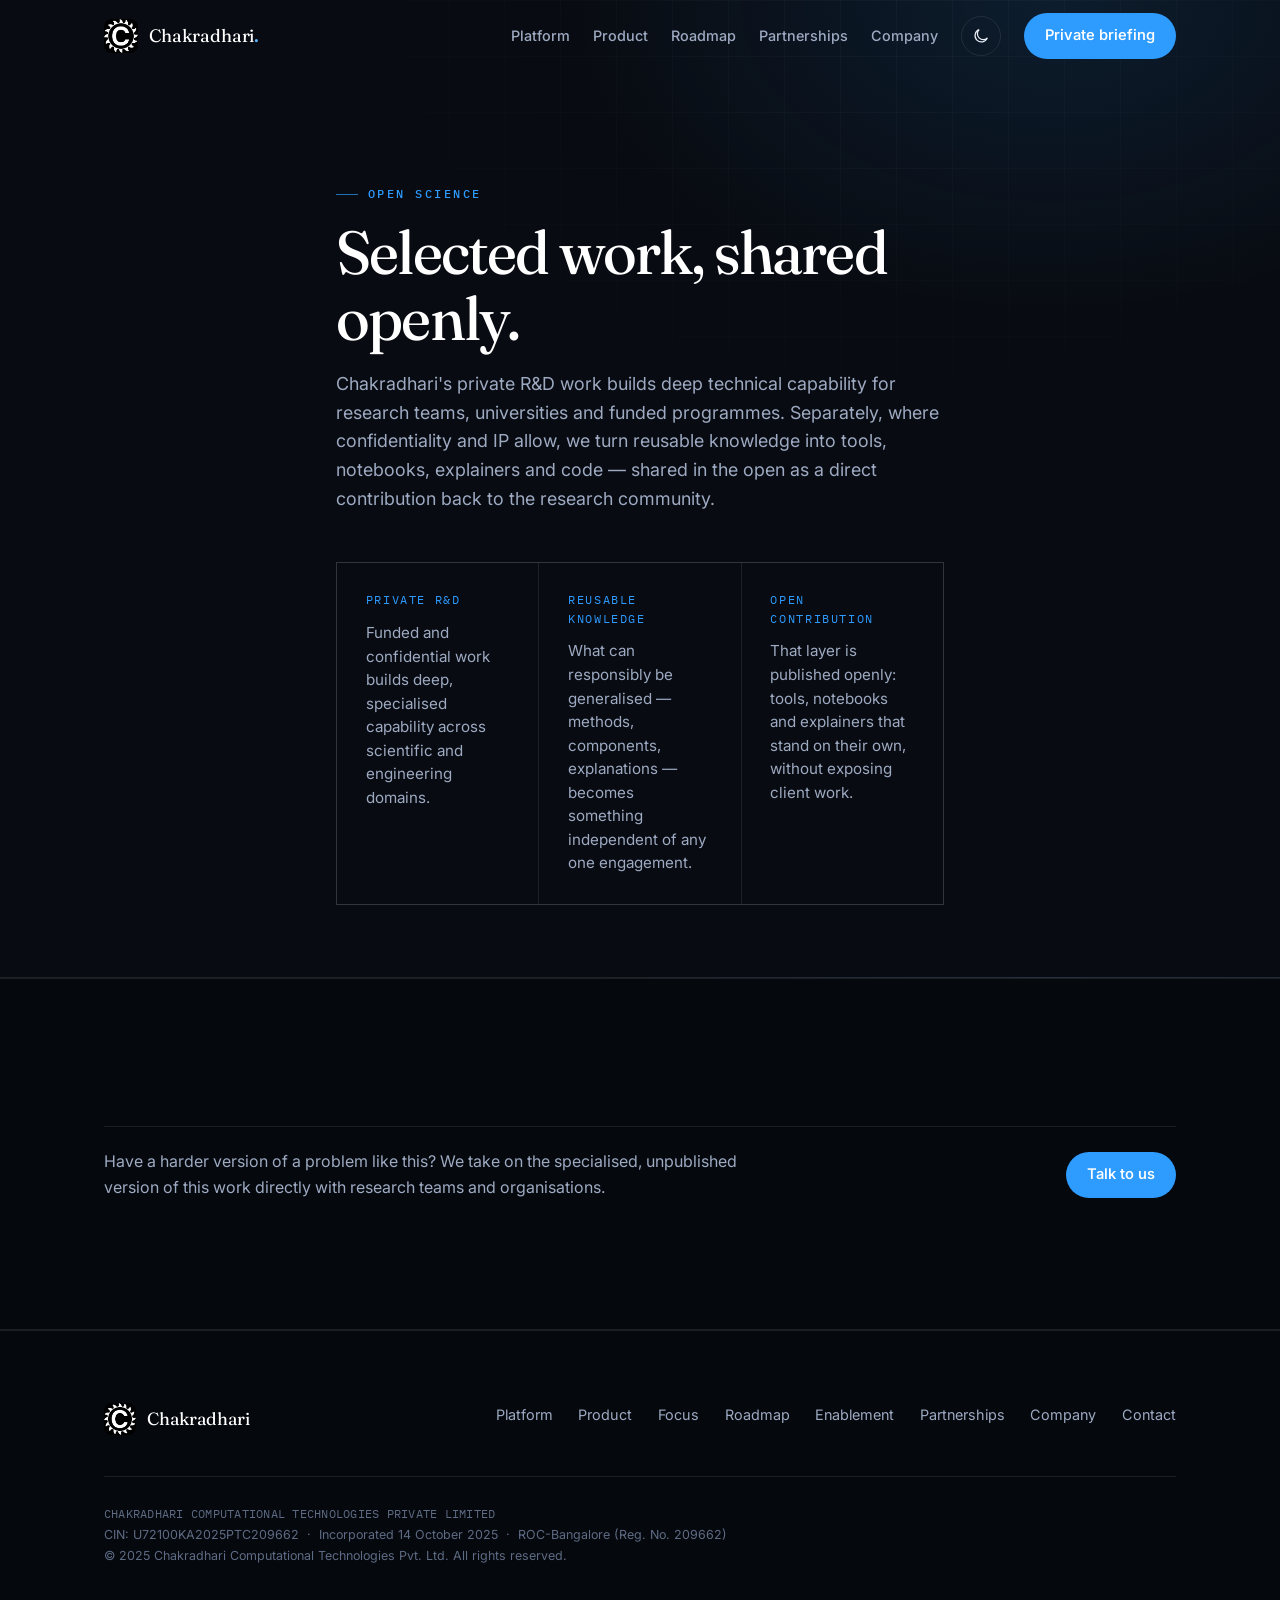
==== commit fa9c9cf1: "xx" ====
--- a/open-science/index.html
+++ b/open-science/index.html
@@ -26,6 +26,7 @@
   <link rel="stylesheet" href="../css/components/nav.css">
   <link rel="stylesheet" href="../css/components/buttons.css">
   <link rel="stylesheet" href="../css/components/cards.css">
+  <link rel="stylesheet" href="../css/components/facets.css">
   <link rel="stylesheet" href="../css/components/lightbox.css">
   <link rel="stylesheet" href="../css/motion.css">
   <link rel="stylesheet" href="../css/sections.css">
--- a/css/components/facets.css
+++ b/css/components/facets.css
@@ -0,0 +1,60 @@
+/* =========================================================
+   Chakradhari — Stealth facets
+   Angular geometry as a quiet running theme: the company's own
+   positioning is literally "stealth", and faceted panel-seam
+   lines are how stealth aircraft scatter radar returns — the same
+   idea as the radar/sensing domain-viz elsewhere on this page,
+   just used as texture instead of an icon. Self-authored SVG line
+   work, no external assets. Kept faint enough to never compete
+   with content: z-index:-1, so it only ever shows in the negative
+   space around cards and text, never behind or through them.
+   ========================================================= */
+@layer components {
+
+  :root {
+    --facet-tile: url("data:image/svg+xml,%3Csvg xmlns='http://www.w3.org/2000/svg' width='240' height='240' viewBox='0 0 240 240'%3E%3Cg fill='none' stroke='%232E9BFF' stroke-opacity='0.55' stroke-width='1'%3E%3Cpath d='M0 70L70 0'/%3E%3Cpath d='M70 0L190 45'/%3E%3Cpath d='M190 45L240 10'/%3E%3Cpath d='M0 70L110 150'/%3E%3Cpath d='M110 150L240 105'/%3E%3Cpath d='M110 150L150 240'/%3E%3Cpath d='M190 45L240 105'/%3E%3Cpath d='M20 240L70 0'/%3E%3C/g%3E%3C/svg%3E");
+  }
+  /* .statement doesn't carry .band (it has its own dedicated rules in
+     sections.css) but should still get the texture; .hero is excluded
+     deliberately — it has neither class, and stays exactly as it was. */
+  section.band::before, .statement::before {
+    content: "";
+    position: absolute; inset: 0;
+    z-index: -1;
+    pointer-events: none;
+    opacity: 0.4;
+    background-image: var(--facet-tile);
+    background-size: 240px 240px;
+  }
+  :root[data-theme="light"] :is(section.band, .statement)::before { opacity: 0.22; }
+  @media (prefers-color-scheme: light) {
+    :root:not([data-theme="dark"]) :is(section.band, .statement)::before { opacity: 0.22; }
+  }
+
+  /* ---------- Chamfered card corner ----------
+     A short diagonal seam cutting the top-right corner, like a
+     chamfered panel edge — reads as an accent mark, not a full
+     clip, so card silhouettes stay exactly as they are. Requires
+     the card to have overflow:hidden (all five already do) so the
+     segment's off-card portion clips cleanly into a corner notch.
+     Shares the same reveal trigger as the border-sweep in cards.css
+     so a card's entrance and hover state assemble together. */
+  .cap::before, .channel-card::before, .t-card::before, .pub-card::before, .focus-card::before {
+    content: "";
+    position: absolute; top: 13px; right: -8px; z-index: 2;
+    width: 32px; height: 1.5px;
+    background: var(--blue-bright);
+    transform: rotate(45deg);
+    transform-origin: center;
+    opacity: 0;
+    transition: opacity .5s var(--ease);
+    pointer-events: none;
+  }
+  .cap:hover::before, .channel-card:hover::before, .t-card:hover::before, .pub-card:hover::before, .focus-card:hover::before,
+  [data-reveal-stagger].in > .channel-card::before,
+  [data-reveal-stagger].in > .t-card::before,
+  [data-reveal-stagger].in > .pub-card::before,
+  [data-reveal-stagger].in > .focus-card::before {
+    opacity: 0.85;
+  }
+}
--- a/css/motion.css
+++ b/css/motion.css
@@ -81,6 +81,11 @@
   .signal-divider--mesh .mesh-v { opacity: .55; }
   .signal-divider--mesh .mesh-h { opacity: .3; }
 
+  /* Angular panel-seam zigzag, drawn in once via the existing
+     [data-assemble-line] mechanic — no continuous motion, a sharp
+     counterpoint to the smooth wave divider elsewhere on the page. */
+  .signal-divider--facet .facet-zigzag { stroke: var(--blue-bright); stroke-width: 1.3; fill: none; opacity: .6; }
+
   .signal-divider--radar .base-line { stroke: var(--line); stroke-width: 1; opacity: .3; }
   .signal-divider--radar .scan-dot {
     fill: var(--blue-bright);
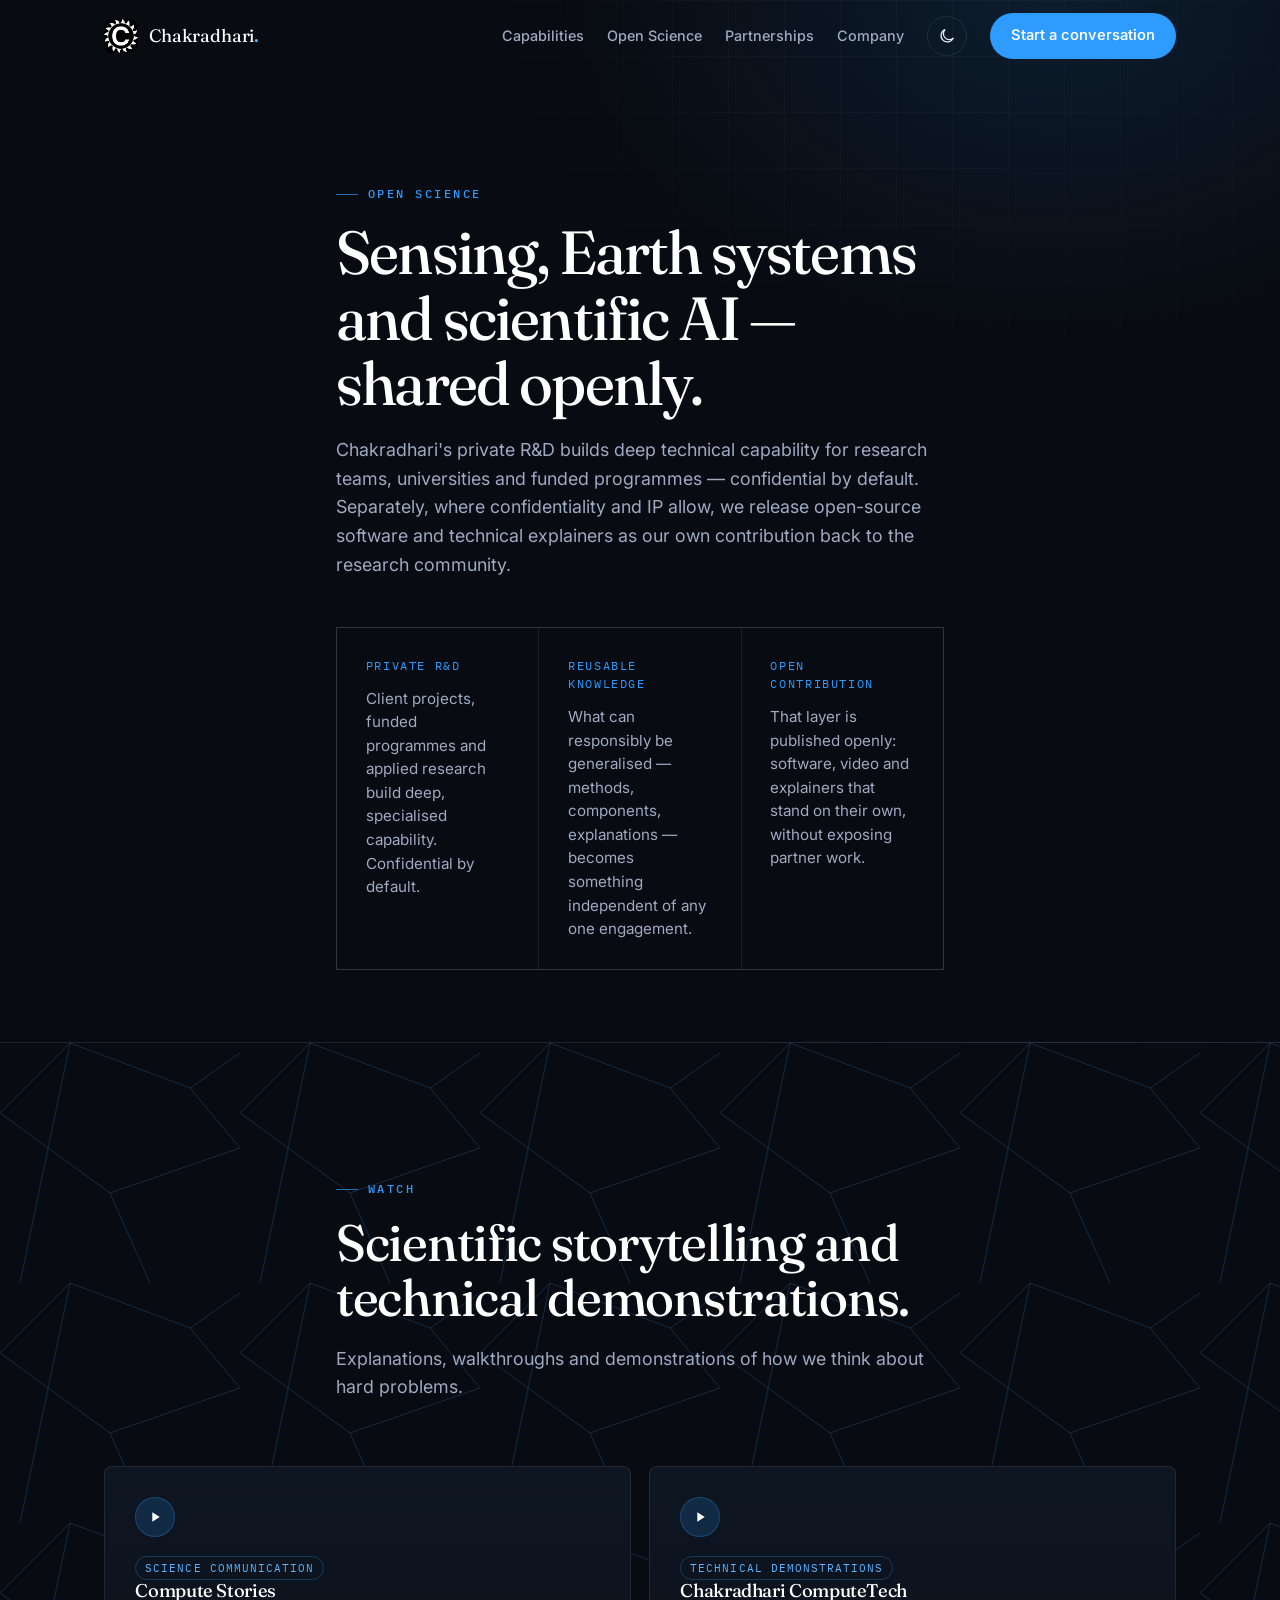
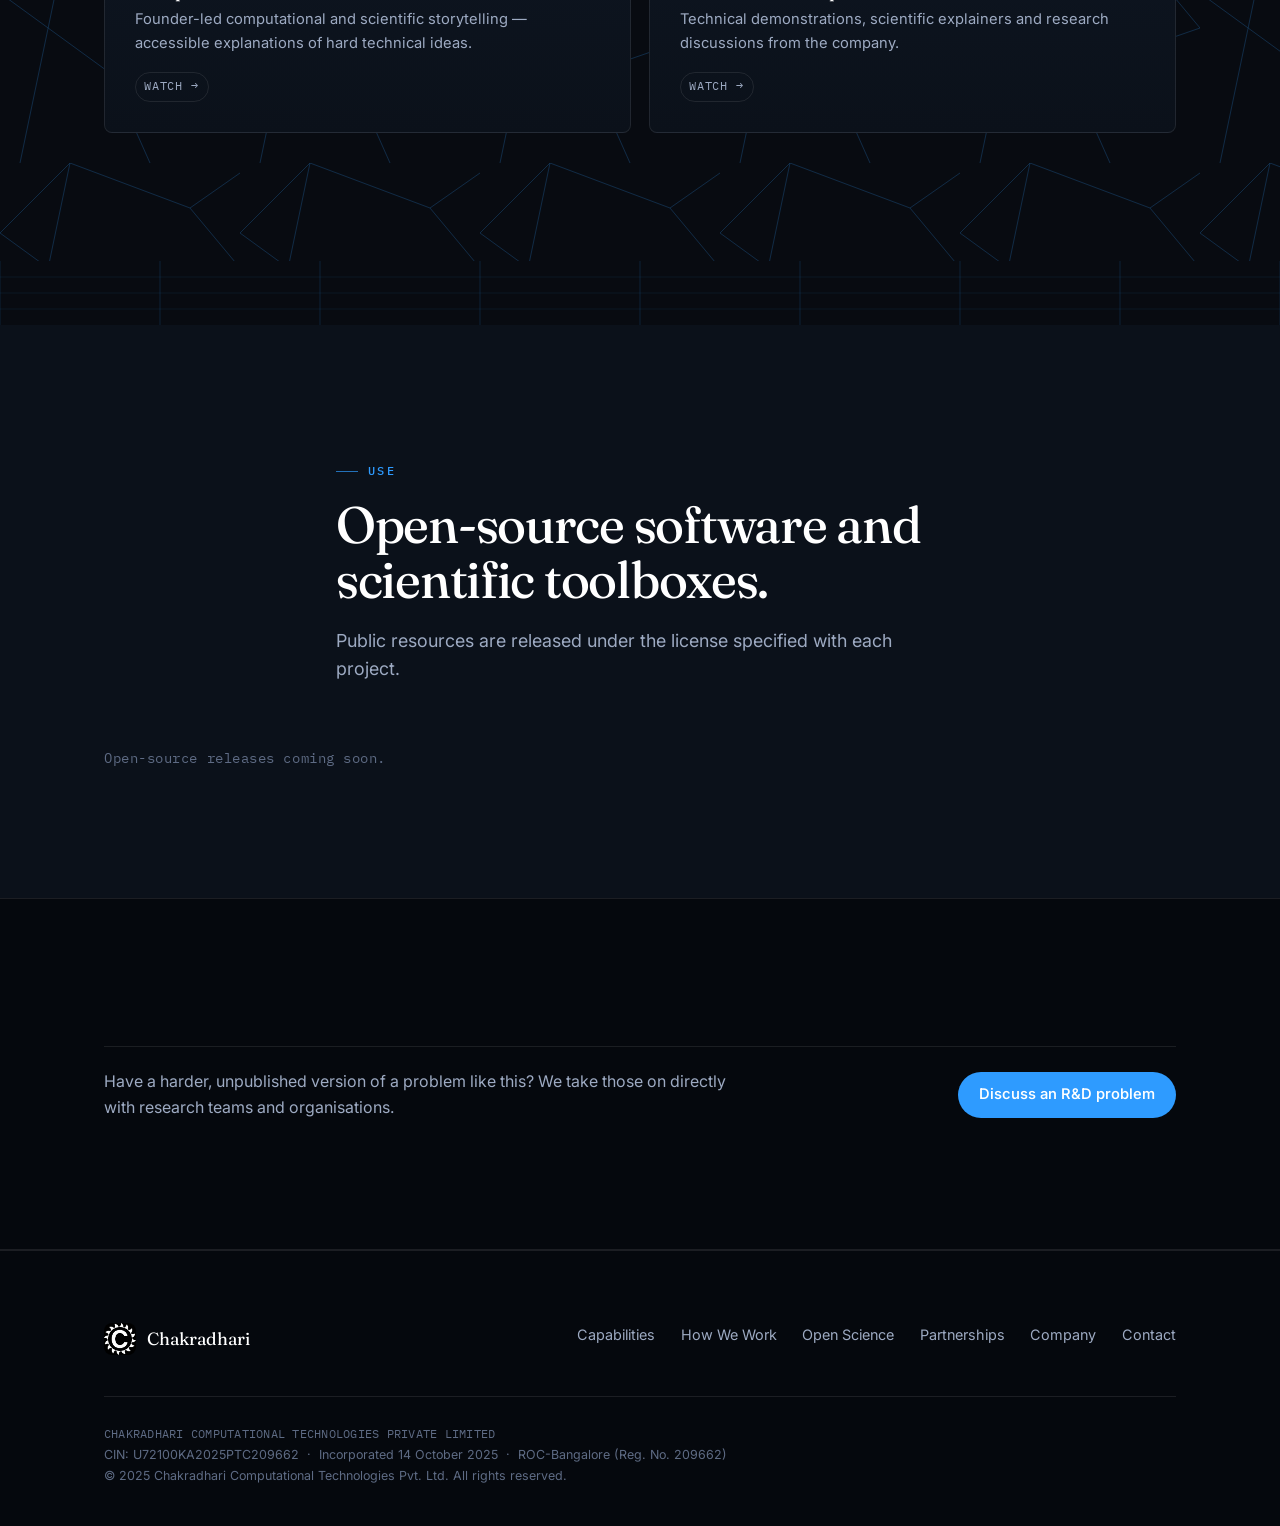
==== commit dc52f448: "edit" ====
--- a/open-science/index.html
+++ b/open-science/index.html
@@ -3,7 +3,7 @@
 <head>
   <meta charset="UTF-8" />
   <meta name="viewport" content="width=device-width, initial-scale=1.0" />
-  <meta name="description" content="Open Science from Chakradhari Computational Technologies — selected tools, notebooks and explainers shared openly, separate from private R&amp;D work." />
+  <meta name="description" content="Open Science from Chakradhari Computational Technologies — sensing, Earth systems and scientific AI, shared through open-source software, technical explainers and video, separate from confidential partner R&amp;D." />
   <meta name="theme-color" content="#080B11" />
   <title>Open Science · Chakradhari Computational Technologies</title>
   <script>
@@ -45,9 +45,8 @@
       </a>
 
       <nav class="nav" id="nav">
-        <a href="../#explore" class="nav-link">Platform</a>
-        <a href="../#open-lab" class="nav-link">Product</a>
-        <a href="../#research" class="nav-link">Roadmap</a>
+        <a href="../#capabilities" class="nav-link">Capabilities</a>
+        <a href="../open-science/" class="nav-link">Open Science</a>
         <a href="../#work-with-us" class="nav-link">Partnerships</a>
         <a href="../#about" class="nav-link">Company</a>
         <button class="theme-toggle" type="button" aria-label="Switch to light theme" aria-pressed="false">
@@ -59,7 +58,7 @@
             <svg viewBox="0 0 24 24" fill="none" stroke="currentColor" stroke-width="1.6"><circle cx="12" cy="12" r="4.2"/><path d="M12 2.5v2.4M12 19.1v2.4M4.6 4.6l1.7 1.7M17.7 17.7l1.7 1.7M2.5 12h2.4M19.1 12h2.4M4.6 19.4l1.7-1.7M17.7 6.3l1.7-1.7"/></svg>
           </span>
         </button>
-        <a href="../#contact" class="btn btn-primary">Private briefing</a>
+        <a href="../#contact" class="btn btn-primary">Start a conversation</a>
       </nav>
 
       <button class="menu-toggle" aria-label="Toggle menu" aria-expanded="false">
@@ -74,52 +73,60 @@
     <section class="page-hero">
       <div class="wrap">
         <span class="eyebrow" data-reveal>Open Science</span>
-        <h1 data-reveal>Selected work, shared openly.</h1>
+        <h1 data-reveal>Sensing, Earth systems and scientific AI — shared openly.</h1>
         <p class="lead" data-reveal>
-          Chakradhari's private R&amp;D work builds deep technical capability for research
-          teams, universities and funded programmes. Separately, where confidentiality and
-          IP allow, we turn reusable knowledge into tools, notebooks, explainers and code —
-          shared in the open as a direct contribution back to the research community.
+          Chakradhari's private R&amp;D builds deep technical capability for research teams,
+          universities and funded programmes &mdash; confidential by default. Separately,
+          where confidentiality and IP allow, we release open-source software and technical
+          explainers as our own contribution back to the research community.
         </p>
 
         <div class="page-philosophy" data-reveal-stagger>
           <article>
             <span>Private R&amp;D</span>
-            <p>Funded and confidential work builds deep, specialised capability across scientific and engineering domains.</p>
+            <p>Client projects, funded programmes and applied research build deep, specialised capability. Confidential by default.</p>
           </article>
           <article>
             <span>Reusable knowledge</span>
-            <p>What can responsibly be generalised — methods, components, explanations — becomes something independent of any one engagement.</p>
+            <p>What can responsibly be generalised &mdash; methods, components, explanations &mdash; becomes something independent of any one engagement.</p>
           </article>
           <article>
             <span>Open contribution</span>
-            <p>That layer is published openly: tools, notebooks and explainers that stand on their own, without exposing client work.</p>
+            <p>That layer is published openly: software, video and explainers that stand on their own, without exposing partner work.</p>
           </article>
         </div>
       </div>
     </section>
 
-    <!-- ============ TOOLS ============ -->
-    <section class="band" id="os-tools">
+    <!-- ============ WATCH ============ -->
+    <section class="band" id="os-watch">
       <div class="wrap section-head" data-reveal>
-        <span class="eyebrow">Tools &amp; notebooks</span>
-        <h2>Open-source scientific computing components.</h2>
-        <p>Reusable code, notebooks and datasets released under permissive licenses where appropriate.</p>
+        <span class="eyebrow">Watch</span>
+        <h2>Scientific storytelling and technical demonstrations.</h2>
+        <p>Explanations, walkthroughs and demonstrations of how we think about hard problems.</p>
       </div>
       <div class="wrap">
-        <div class="tool-grid" id="os-tools-grid" data-reveal-stagger></div>
+        <div class="channel-media-grid" id="os-watch-grid" data-reveal-stagger></div>
       </div>
     </section>
 
-    <!-- ============ CHANNELS ============ -->
-    <section class="band courses-band" id="os-channels">
+    <div class="signal-divider signal-divider--mesh" data-assemble aria-hidden="true">
+      <svg viewBox="0 0 1200 60" preserveAspectRatio="none">
+        <path class="mesh-h" d="M0 15H1200M0 30H1200M0 45H1200"/>
+        <path class="mesh-v" d="M0 0V60M150 0V60M300 0V60M450 0V60M600 0V60M750 0V60M900 0V60M1050 0V60M1200 0V60"/>
+      </svg>
+    </div>
+
+    <!-- ============ USE ============ -->
+    <section class="band courses-band" id="os-use">
       <div class="wrap section-head" data-reveal>
-        <span class="eyebrow">Science communication</span>
-        <h2>Explanations, walkthroughs and demonstrations.</h2>
-        <p>Compute Stories and future domain-specific channels — video as another window into the same work as the code.</p>
+        <span class="eyebrow">Use</span>
+        <h2>Open-source software and scientific toolboxes.</h2>
+        <p>Public resources are released under the license specified with each project.</p>
       </div>
       <div class="wrap">
-        <div class="channel-media-grid" id="os-channels-grid" data-reveal-stagger></div>
+        <p id="os-use-empty" style="color:var(--text-faint); font-family:var(--mono); font-size:0.85rem; letter-spacing:0.04em;" hidden>Open-source releases coming soon.</p>
+        <div class="tool-grid" id="os-use-grid" data-reveal-stagger></div>
       </div>
     </section>
 
@@ -127,8 +134,8 @@
     <section class="band consulting-band">
       <div class="wrap">
         <div class="consulting-cta" data-reveal>
-          <p>Have a harder version of a problem like this? We take on the specialised, unpublished version of this work directly with research teams and organisations.</p>
-          <a href="../#contact" class="btn btn-primary">Talk to us</a>
+          <p>Have a harder, unpublished version of a problem like this? We take those on directly with research teams and organisations.</p>
+          <a href="../#contact" class="btn btn-primary">Discuss an R&amp;D problem</a>
         </div>
       </div>
     </section>
@@ -144,11 +151,9 @@
           <span>Chakradhari</span>
         </a>
         <nav class="footer-nav">
-          <a href="../#explore">Platform</a>
-          <a href="../#open-lab">Product</a>
-          <a href="../#scientific-worlds">Focus</a>
-          <a href="../#research">Roadmap</a>
-          <a href="../#learn">Enablement</a>
+          <a href="../#capabilities">Capabilities</a>
+          <a href="../#approach">How We Work</a>
+          <a href="../open-science/">Open Science</a>
           <a href="../#work-with-us">Partnerships</a>
           <a href="../#about">Company</a>
           <a href="../#contact">Contact</a>
--- a/css/components/facets.css
+++ b/css/components/facets.css
@@ -1,7 +1,6 @@
 /* =========================================================
-   Chakradhari — Stealth facets
-   Angular geometry as a quiet running theme: the company's own
-   positioning is literally "stealth", and faceted panel-seam
+   Chakradhari — Radar facets
+   Angular geometry as a quiet running theme: faceted panel-seam
    lines are how stealth aircraft scatter radar returns — the same
    idea as the radar/sensing domain-viz elsewhere on this page,
    just used as texture instead of an icon. Self-authored SVG line
